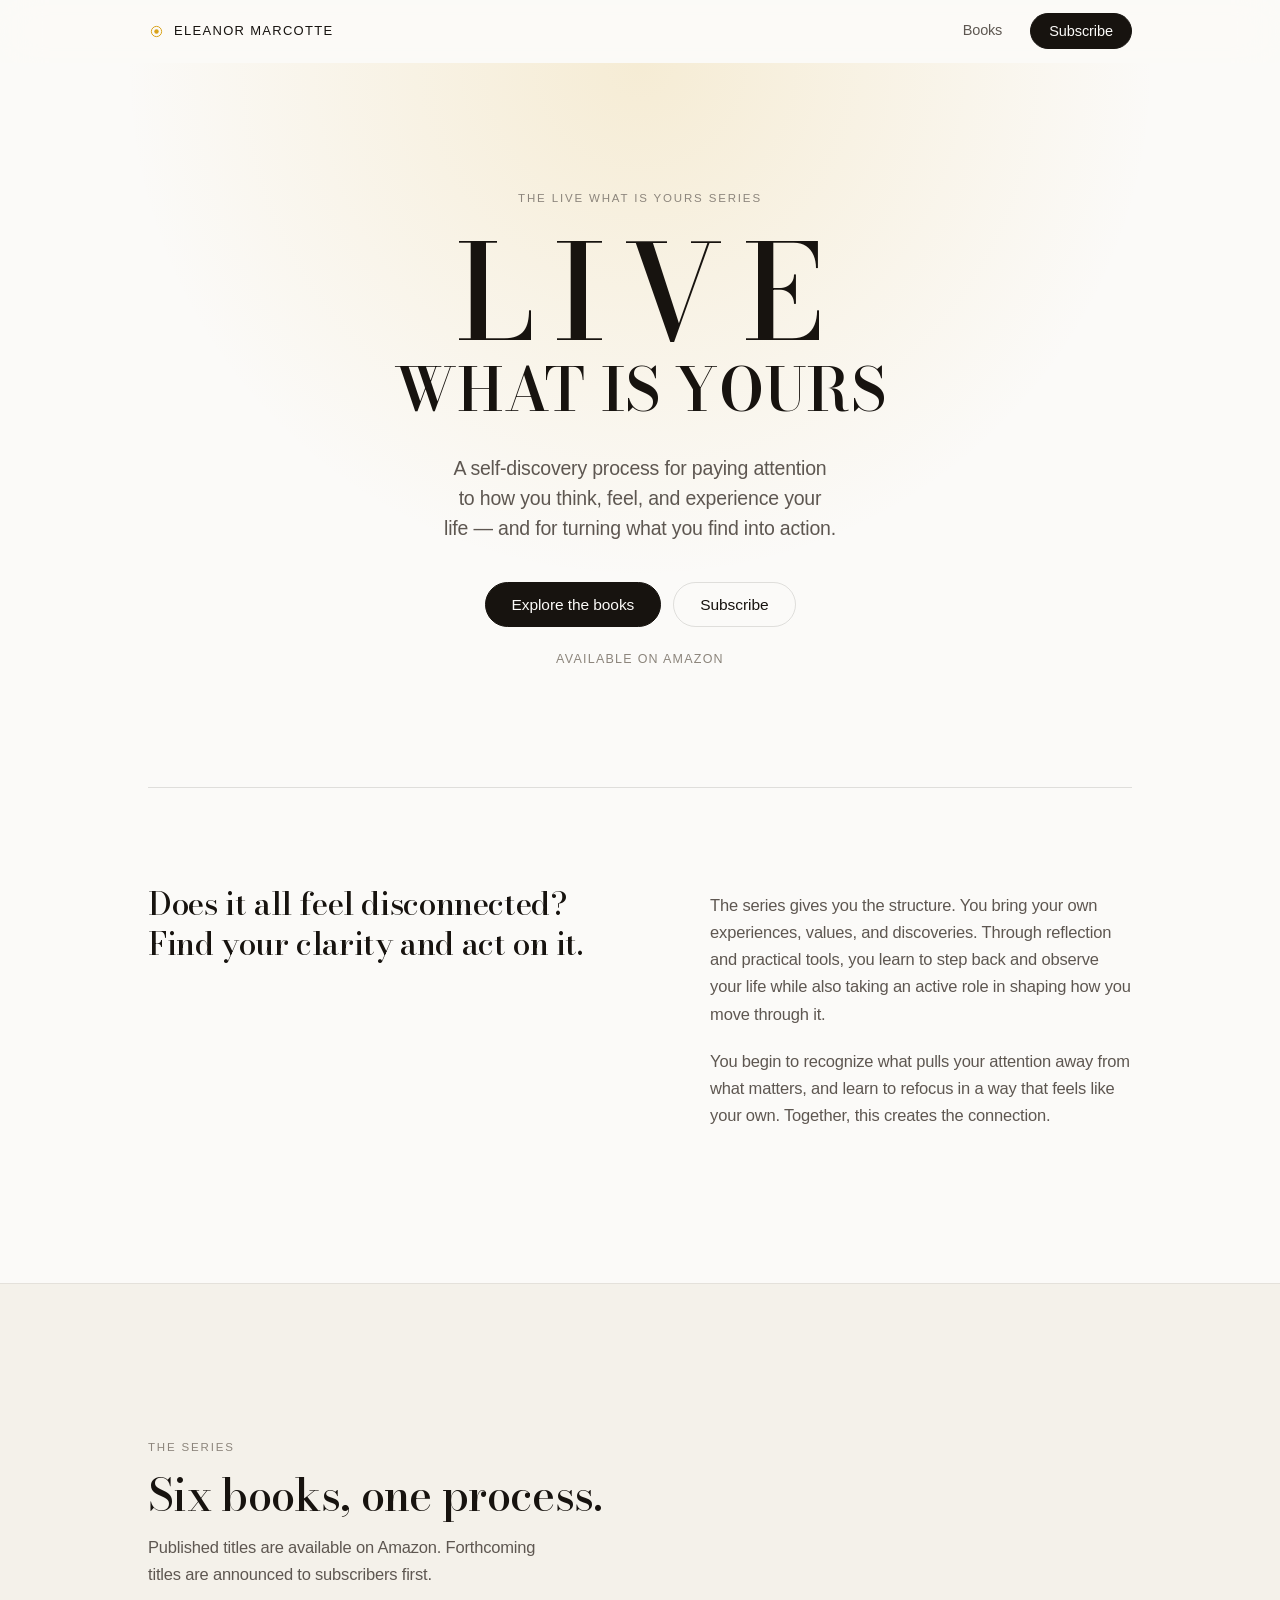
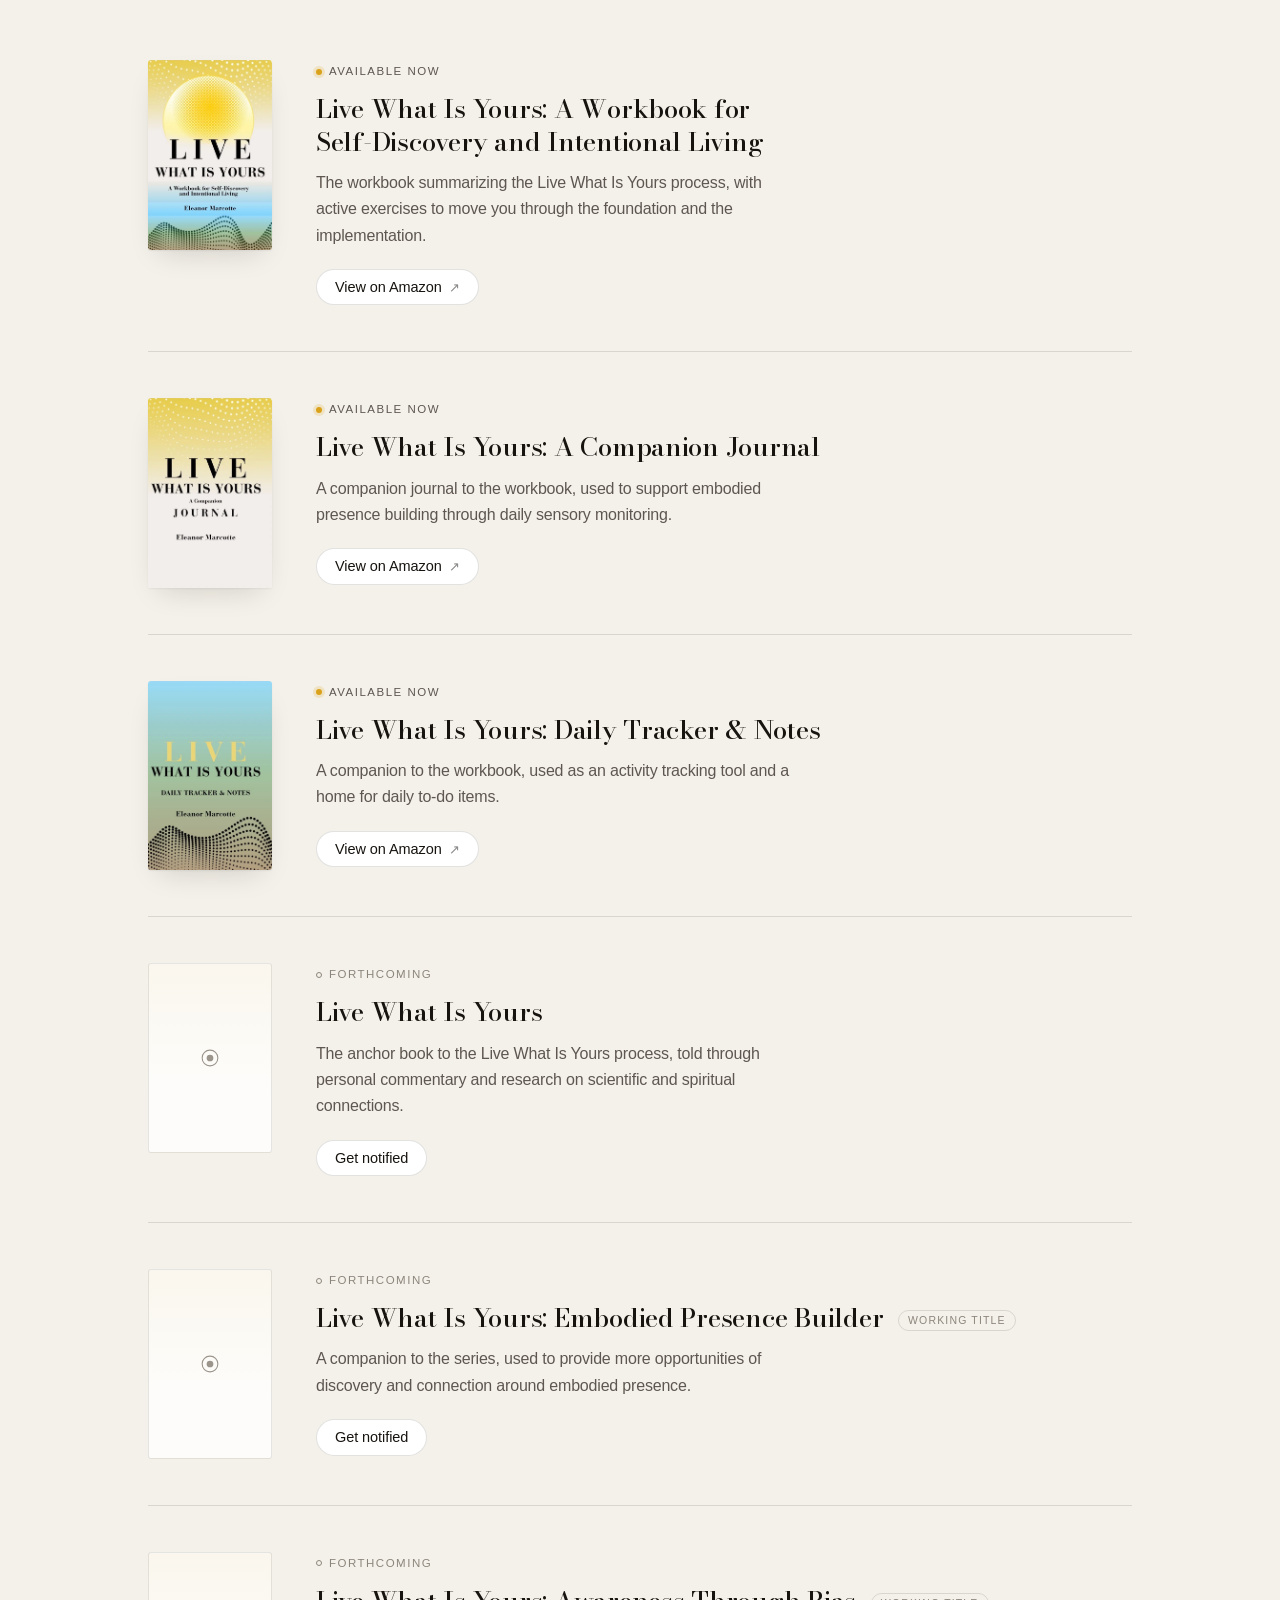
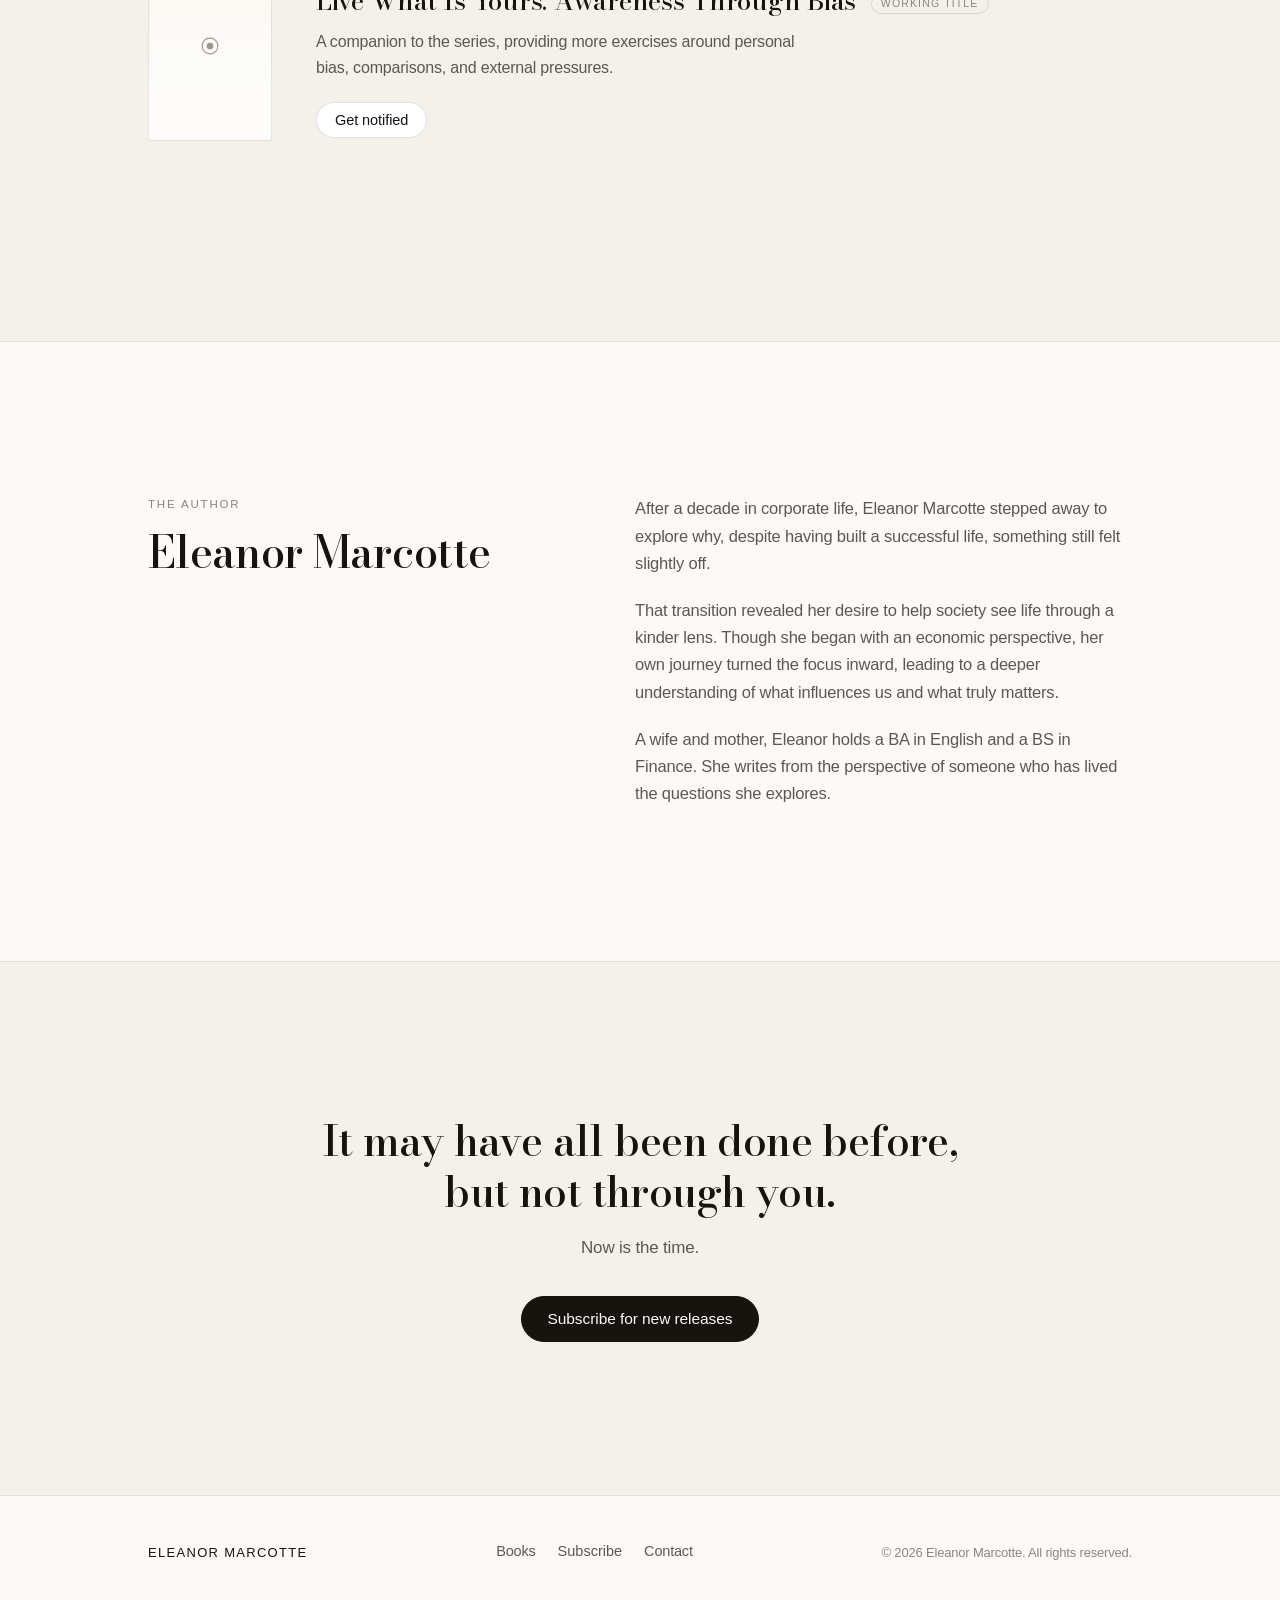
==== index.html @ 140129e3 "Add files via upload" ====
<!DOCTYPE html>
<html lang="en">
<head>
<script>document.documentElement.classList.add('js');</script>
<meta charset="utf-8">
<meta name="viewport" content="width=device-width, initial-scale=1, viewport-fit=cover">
<title>Eleanor Marcotte — Live What Is Yours</title>
<meta name="description" content="Eleanor Marcotte is the author of Live What Is Yours, a self-discovery series of workbooks, journals, and trackers for paying attention to how you think, feel, and experience your life.">
<link rel="canonical" href="https://example.com/">

<meta property="og:type" content="website">
<meta property="og:title" content="Eleanor Marcotte — Live What Is Yours">
<meta property="og:description" content="A self-discovery series for paying attention to how you think, feel, and experience your life — and turning what you find into action.">
<meta property="og:image" content="assets/img/og.jpg">
<meta property="og:url" content="https://example.com/">
<meta name="twitter:card" content="summary_large_image">

<link rel="icon" href="assets/img/favicon.svg" type="image/svg+xml">
<link rel="apple-touch-icon" href="assets/img/apple-touch-icon.png">
<meta name="theme-color" content="#FBFAF8" media="(prefers-color-scheme: light)">
<meta name="theme-color" content="#131211" media="(prefers-color-scheme: dark)">

<link rel="preload" href="assets/fonts/bodoni-moda-latin.woff2" as="font" type="font/woff2" crossorigin>
<link rel="stylesheet" href="assets/css/styles.css">

<script type="application/ld+json">
{
  "@context": "https://schema.org",
  "@type": "Person",
  "name": "Eleanor Marcotte",
  "jobTitle": "Author",
  "description": "Author of the Live What Is Yours series.",
  "url": "https://example.com/"
}
</script>
</head>
<body>

<a class="skip" href="#main">Skip to content</a>

<header class="site-header" id="siteHeader">
  <div class="wrap header-inner">
    <a class="brand" href="#top">
      <span class="brand-mark" aria-hidden="true">
        <svg viewBox="0 0 24 24" fill="none"><circle cx="12" cy="12" r="7.25" stroke="currentColor" stroke-width="1.4"/><circle cx="12" cy="12" r="3.1" fill="currentColor"/></svg>
      </span>
      <span class="brand-name">Eleanor Marcotte</span>
    </a>
    <nav class="header-nav" aria-label="Primary">
      <a class="nav-link" href="#books">Books</a>
      <button class="btn btn-sm btn-solid" type="button" data-subscribe-open>Subscribe</button>
    </nav>
  </div>
</header>

<main id="main">
  <span id="top"></span>

  <!-- ───────────────────────── Hero ───────────────────────── -->
  <section class="hero">
    <div class="wrap">
      <p class="eyebrow reveal">The Live What Is Yours Series</p>

      <h1 class="wordmark reveal" style="--d:.06s">
        <span class="wordmark-1">Live</span>
        <span class="wordmark-2">What Is Yours</span>
      </h1>

      <p class="lede reveal" style="--d:.12s">
        A self-discovery process for paying attention to how you think, feel, and
        experience your life — and for turning what you find into action.
      </p>

      <div class="hero-actions reveal" style="--d:.18s">
        <a class="btn btn-solid" href="#books">Explore the books</a>
        <button class="btn btn-ghost" type="button" data-subscribe-open>Subscribe</button>
      </div>

      <p class="hero-note reveal" style="--d:.24s">Available on Amazon</p>
    </div>
  </section>

  <!-- ───────────────────────── Statement ───────────────────────── -->
  <section class="statement">
    <div class="wrap">
      <div class="rule reveal" aria-hidden="true"></div>
      <p class="statement-lead reveal" style="--d:.06s">
        Does it all feel disconnected?<br>Find your clarity and act on it.
      </p>
      <div class="statement-body reveal" style="--d:.12s">
        <p>
          The series gives you the structure. You bring your own experiences, values,
          and discoveries. Through reflection and practical tools, you learn to step
          back and observe your life while also taking an active role in shaping how
          you move through it.
        </p>
        <p>
          You begin to recognize what pulls your attention away from what matters, and
          learn to refocus in a way that feels like your own. Together, this creates
          the connection.
        </p>
      </div>
    </div>
  </section>

  <!-- ───────────────────────── Books ───────────────────────── -->
  <section class="books" id="books" aria-labelledby="booksTitle">
    <div class="wrap">
      <header class="section-head reveal">
        <p class="eyebrow">The Series</p>
        <h2 class="section-title" id="booksTitle">Six books, one process.</h2>
        <p class="section-sub">Published titles are available on Amazon. Forthcoming titles are announced to subscribers first.</p>
      </header>

      <ol class="book-list">

        <!-- 1 — Workbook (published) -->
        <li class="book reveal">
          <picture class="book-cover">
            <source srcset="assets/img/workbook.webp" type="image/webp">
            <img src="assets/img/workbook.jpg" width="519" height="793" loading="lazy" decoding="async"
                 alt="Cover of Live What Is Yours: A Workbook for Self-Discovery and Intentional Living by Eleanor Marcotte">
          </picture>
          <div class="book-body">
            <p class="status status--live"><span class="dot" aria-hidden="true"></span>Available now</p>
            <h3 class="book-title">Live What Is Yours: A&nbsp;Workbook for Self-Discovery and Intentional Living</h3>
            <p class="book-desc">The workbook summarizing the Live What Is Yours process, with active exercises to move you through the foundation and the implementation.</p>
            <div class="book-actions">
              <!-- AMAZON-LINK: replace with the workbook's Amazon URL -->
              <a class="btn btn-outline btn-sm" href="https://www.amazon.com/dp/REPLACE_WITH_ASIN" target="_blank" rel="noopener">
                View on Amazon <span class="ext" aria-hidden="true">↗</span>
              </a>
            </div>
          </div>
        </li>

        <!-- 2 — Companion Journal (published) -->
        <li class="book reveal">
          <picture class="book-cover">
            <source srcset="assets/img/journal.webp" type="image/webp">
            <img src="assets/img/journal.jpg" width="519" height="793" loading="lazy" decoding="async"
                 alt="Cover of Live What Is Yours: A Companion Journal by Eleanor Marcotte">
          </picture>
          <div class="book-body">
            <p class="status status--live"><span class="dot" aria-hidden="true"></span>Available now</p>
            <h3 class="book-title">Live What Is Yours: A&nbsp;Companion Journal</h3>
            <p class="book-desc">A companion journal to the workbook, used to support embodied presence building through daily sensory monitoring.</p>
            <div class="book-actions">
              <!-- AMAZON-LINK: replace with the journal's Amazon URL -->
              <a class="btn btn-outline btn-sm" href="https://www.amazon.com/dp/REPLACE_WITH_ASIN" target="_blank" rel="noopener">
                View on Amazon <span class="ext" aria-hidden="true">↗</span>
              </a>
            </div>
          </div>
        </li>

        <!-- 3 — Daily Tracker & Notes (published) -->
        <li class="book reveal">
          <picture class="book-cover">
            <source srcset="assets/img/tracker.webp" type="image/webp">
            <img src="assets/img/tracker.jpg" width="519" height="793" loading="lazy" decoding="async"
                 alt="Cover of Live What Is Yours: Daily Tracker &amp; Notes by Eleanor Marcotte">
          </picture>
          <div class="book-body">
            <p class="status status--live"><span class="dot" aria-hidden="true"></span>Available now</p>
            <h3 class="book-title">Live What Is Yours: Daily Tracker &amp; Notes</h3>
            <p class="book-desc">A companion to the workbook, used as an activity tracking tool and a home for daily to-do items.</p>
            <div class="book-actions">
              <!-- AMAZON-LINK: replace with the tracker's Amazon URL -->
              <a class="btn btn-outline btn-sm" href="https://www.amazon.com/dp/REPLACE_WITH_ASIN" target="_blank" rel="noopener">
                View on Amazon <span class="ext" aria-hidden="true">↗</span>
              </a>
            </div>
          </div>
        </li>

        <!-- 4 — Anchor book (forthcoming) -->
        <li class="book reveal">
          <div class="book-cover book-cover--placeholder" aria-hidden="true">
            <svg viewBox="0 0 24 24" fill="none"><circle cx="12" cy="12" r="7.25" stroke="currentColor" stroke-width="1"/><circle cx="12" cy="12" r="3.1" fill="currentColor"/></svg>
          </div>
          <div class="book-body">
            <p class="status status--soon"><span class="dot" aria-hidden="true"></span>Forthcoming</p>
            <h3 class="book-title">Live What Is Yours</h3>
            <p class="book-desc">The anchor book to the Live What Is Yours process, told through personal commentary and research on scientific and spiritual connections.</p>
            <div class="book-actions">
              <button class="btn btn-outline btn-sm" type="button" data-subscribe-open>Get notified</button>
            </div>
          </div>
        </li>

        <!-- 5 — Embodied Presence Builder (forthcoming) -->
        <li class="book reveal">
          <div class="book-cover book-cover--placeholder" aria-hidden="true">
            <svg viewBox="0 0 24 24" fill="none"><circle cx="12" cy="12" r="7.25" stroke="currentColor" stroke-width="1"/><circle cx="12" cy="12" r="3.1" fill="currentColor"/></svg>
          </div>
          <div class="book-body">
            <p class="status status--soon"><span class="dot" aria-hidden="true"></span>Forthcoming</p>
            <h3 class="book-title">Live What Is Yours: Embodied Presence Builder <span class="tag">Working title</span></h3>
            <p class="book-desc">A companion to the series, used to provide more opportunities of discovery and connection around embodied presence.</p>
            <div class="book-actions">
              <button class="btn btn-outline btn-sm" type="button" data-subscribe-open>Get notified</button>
            </div>
          </div>
        </li>

        <!-- 6 — Awareness Through Bias (forthcoming) -->
        <li class="book reveal">
          <div class="book-cover book-cover--placeholder" aria-hidden="true">
            <svg viewBox="0 0 24 24" fill="none"><circle cx="12" cy="12" r="7.25" stroke="currentColor" stroke-width="1"/><circle cx="12" cy="12" r="3.1" fill="currentColor"/></svg>
          </div>
          <div class="book-body">
            <p class="status status--soon"><span class="dot" aria-hidden="true"></span>Forthcoming</p>
            <h3 class="book-title">Live What Is Yours: Awareness Through Bias <span class="tag">Working title</span></h3>
            <p class="book-desc">A companion to the series, providing more exercises around personal bias, comparisons, and external pressures.</p>
            <div class="book-actions">
              <button class="btn btn-outline btn-sm" type="button" data-subscribe-open>Get notified</button>
            </div>
          </div>
        </li>

      </ol>
    </div>
  </section>

  <!-- ───────────────────────── About ───────────────────────── -->
  <section class="about" aria-labelledby="aboutTitle">
    <div class="wrap">
      <div class="about-grid">
        <div class="about-label reveal">
          <p class="eyebrow">The Author</p>
          <h2 class="section-title" id="aboutTitle">Eleanor Marcotte</h2>
        </div>
        <div class="about-body reveal" style="--d:.06s">
          <p>
            After a decade in corporate life, Eleanor Marcotte stepped away to explore why,
            despite having built a successful life, something still felt slightly off.
          </p>
          <p>
            That transition revealed her desire to help society see life through a kinder lens.
            Though she began with an economic perspective, her own journey turned the focus
            inward, leading to a deeper understanding of what influences us and what truly matters.
          </p>
          <p>
            A wife and mother, Eleanor holds a BA in English and a BS in Finance. She writes from
            the perspective of someone who has lived the questions she explores.
          </p>
        </div>
      </div>
    </div>
  </section>

  <!-- ───────────────────────── Closing CTA ───────────────────────── -->
  <section class="closing">
    <div class="wrap">
      <p class="closing-quote reveal">
        It may have all been done before,<br>but not through you.
      </p>
      <p class="closing-sub reveal" style="--d:.06s">Now is the time.</p>
      <div class="reveal" style="--d:.12s">
        <button class="btn btn-solid" type="button" data-subscribe-open>Subscribe for new releases</button>
      </div>
    </div>
  </section>
</main>

<footer class="site-footer">
  <div class="wrap footer-inner">
    <p class="footer-brand">Eleanor&nbsp;Marcotte</p>
    <nav class="footer-nav" aria-label="Footer">
      <a href="#books">Books</a>
      <button type="button" data-subscribe-open>Subscribe</button>
      <!-- CONTACT: replace with the real address, or delete this line -->
      <a href="mailto:hello@eleanormarcotte.com">Contact</a>
    </nav>
    <p class="footer-legal">© <span data-year>2026</span> Eleanor Marcotte. All rights reserved.</p>
  </div>
</footer>

<!-- ───────────────────────── Subscribe dialog ───────────────────────── -->
<dialog class="modal" id="subscribeModal" aria-labelledby="subTitle">
  <div class="modal-card">
    <button class="modal-close" type="button" data-subscribe-close aria-label="Close">
      <svg viewBox="0 0 24 24" fill="none" aria-hidden="true"><path d="M6 6l12 12M18 6L6 18" stroke="currentColor" stroke-width="1.5" stroke-linecap="round"/></svg>
    </button>

    <div class="modal-body" data-state="form">
      <span class="modal-mark" aria-hidden="true">
        <svg viewBox="0 0 24 24" fill="none"><circle cx="12" cy="12" r="7.25" stroke="currentColor" stroke-width="1.2"/><circle cx="12" cy="12" r="3.1" fill="currentColor"/></svg>
      </span>
      <h2 class="modal-title" id="subTitle">Stay close to the work.</h2>
      <p class="modal-text">Occasional notes on new releases. Nothing else.</p>

      <form class="sub-form" id="subForm" novalidate>
        <label class="sr-only" for="subEmail">Email address</label>
        <input class="field" id="subEmail" name="email" type="email" inputmode="email"
               autocomplete="email" placeholder="you@example.com" required>
        <!-- honeypot -->
        <input class="hp" type="text" name="_gotcha" tabindex="-1" autocomplete="off" aria-hidden="true">
        <button class="btn btn-solid btn-block" type="submit" id="subSubmit">Subscribe</button>
        <p class="form-msg" id="subMsg" role="status" aria-live="polite"></p>
      </form>

      <p class="modal-fine">Unsubscribe anytime. Your address is never shared.</p>
    </div>

    <div class="modal-done" data-state="done" hidden>
      <span class="modal-mark modal-mark--done" aria-hidden="true">
        <svg viewBox="0 0 24 24" fill="none"><path d="M5 12.5l4.5 4.5L19 7.5" stroke="currentColor" stroke-width="1.6" stroke-linecap="round" stroke-linejoin="round"/></svg>
      </span>
      <h2 class="modal-title">You're on the list.</h2>
      <p class="modal-text">Thank you. You'll hear from Eleanor when there's something worth saying.</p>
      <button class="btn btn-ghost btn-block" type="button" data-subscribe-close>Close</button>
    </div>
  </div>
</dialog>

<script src="assets/js/main.js" defer></script>
</body>
</html>
---- assets/css/styles.css ----
/* ==========================================================================
   Eleanor Marcotte — Live What Is Yours
   ========================================================================== */

/* Bodoni Moda (variable, opsz 6–96 / wght 400–900) — self-hosted.
   Source: Google Fonts, SIL Open Font License 1.1. */
@font-face{
  font-family:"Bodoni Moda";
  font-style:normal;
  font-weight:400 600;
  font-display:swap;
  src:url("../fonts/bodoni-moda-latin.woff2") format("woff2");
  unicode-range:U+0000-00FF,U+0131,U+0152-0153,U+02BB-02BC,U+02C6,U+02DA,U+02DC,
                U+0304,U+0308,U+0329,U+2000-206F,U+20AC,U+2122,U+2191,U+2193,
                U+2212,U+2215,U+FEFF,U+FFFD;
}
@font-face{
  font-family:"Bodoni Moda";
  font-style:normal;
  font-weight:400 600;
  font-display:swap;
  src:url("../fonts/bodoni-moda-latin-ext.woff2") format("woff2");
  unicode-range:U+0100-02BA,U+02BD-02C5,U+02C7-02CC,U+02CE-02D7,U+02DD-02FF,
                U+0304,U+0308,U+0329,U+1D00-1DBF,U+1E00-1E9F,U+1EF2-1EFF,U+2020,
                U+20A0-20AB,U+20AD-20C0,U+2113,U+2C60-2C7F,U+A720-A7FF;
}

:root{
  --paper:      #FBFAF8;
  --paper-2:    #F4F1EA;
  --surface:    #FFFFFF;
  --ink:        #17130F;
  --ink-2:      #5E5751;
  --ink-3:      #8C857C;
  --line:       rgba(23,19,15,.12);
  --line-soft:  rgba(23,19,15,.07);
  --sun:        #D9A21A;
  --sun-soft:   #F2DFA6;
  --shadow:     0 1px 2px rgba(23,19,15,.05), 0 12px 28px -12px rgba(23,19,15,.18);
  --shadow-lg:  0 1px 2px rgba(23,19,15,.06), 0 28px 60px -20px rgba(23,19,15,.30);

  --serif: "Bodoni Moda", "Didot", "Bodoni MT", "Playfair Display", Georgia, serif;
  --sans: -apple-system, BlinkMacSystemFont, "SF Pro Text", "Segoe UI", Inter,
          Roboto, "Helvetica Neue", Arial, sans-serif;

  --wrap: 1080px;
  --gut: clamp(22px, 5vw, 48px);
  --sec: clamp(84px, 12vw, 164px);
  --ease: cubic-bezier(.22,.61,.36,1);

  color-scheme: light;
}

@media (prefers-color-scheme: dark){
  :root{
    --paper:     #131211;
    --paper-2:   #1A1817;
    --surface:   #1C1A18;
    --ink:       #F3EFE9;
    --ink-2:     #ADA69D;
    --ink-3:     #837B72;
    --line:      rgba(243,239,233,.14);
    --line-soft: rgba(243,239,233,.08);
    --sun:       #EAC15C;
    --sun-soft:  #4A3E22;
    --shadow:    0 1px 2px rgba(0,0,0,.5), 0 12px 28px -12px rgba(0,0,0,.7);
    --shadow-lg: 0 1px 2px rgba(0,0,0,.5), 0 28px 60px -20px rgba(0,0,0,.8);
    color-scheme: dark;
  }
}

/* ── Base ────────────────────────────────────────────────────────────── */

*,*::before,*::after{ box-sizing:border-box; }

html{
  -webkit-text-size-adjust:100%;
  scroll-behavior:smooth;
}

:target,
section[id]{ scroll-margin-top:86px; }

body{
  margin:0;
  background:var(--paper);
  color:var(--ink);
  font-family:var(--sans);
  font-size:17px;
  line-height:1.65;
  letter-spacing:-.011em;
  -webkit-font-smoothing:antialiased;
  -moz-osx-font-smoothing:grayscale;
  text-rendering:optimizeLegibility;
}

h1,h2,h3{ margin:0; font-weight:500; }
p{ margin:0; }
img,svg{ display:block; max-width:100%; }
button{ font:inherit; color:inherit; }

::selection{ background:var(--sun-soft); color:var(--ink); }

a{ color:inherit; }

:where(a,button,input,[tabindex]):focus-visible{
  outline:2px solid var(--ink);
  outline-offset:3px;
  border-radius:6px;
}

.sr-only{
  position:absolute; width:1px; height:1px; padding:0; margin:-1px;
  overflow:hidden; clip:rect(0 0 0 0); white-space:nowrap; border:0;
}

.skip{
  position:absolute; left:-9999px; top:0; z-index:100;
  background:var(--ink); color:var(--paper);
  padding:12px 18px; border-radius:0 0 10px 0; text-decoration:none;
  font-size:14px;
}
.skip:focus{ left:0; }

.wrap{
  width:100%;
  max-width:var(--wrap);
  margin-inline:auto;
  padding-inline:var(--gut);
}

/* ── Shared type ─────────────────────────────────────────────────────── */

/* Bodoni Moda is a variable face. Left on `auto`, its optical-size axis makes
   hairlines vanish at display sizes; pinning opsz keeps the stems as solid as
   they are on the printed covers. */
.wordmark,
.section-title,
.statement-lead,
.book-title,
.closing-quote,
.modal-title{
  font-optical-sizing:none;
  font-variation-settings:"opsz" 16, "wght" 500;
}
.wordmark-1{ font-variation-settings:"opsz" 16, "wght" 500; }
.wordmark-2{ font-variation-settings:"opsz" 16, "wght" 600; }
.book-title{ font-variation-settings:"opsz" 15, "wght" 500; }

.eyebrow{
  font-size:11.5px;
  letter-spacing:.16em;
  text-transform:uppercase;
  color:var(--ink-3);
  font-weight:500;
}

.section-title{
  font-family:var(--serif);
  font-size:clamp(28px, 4.4vw, 44px);
  line-height:1.12;
  letter-spacing:-.015em;
  font-weight:500;
  margin-top:14px;
}

.section-sub{
  margin-top:14px;
  color:var(--ink-2);
  max-width:46ch;
  font-size:16.5px;
}

.rule{
  height:1px;
  background:var(--line);
  width:100%;
}

/* ── Buttons ─────────────────────────────────────────────────────────── */

.btn{
  --btn-pad: 14px 26px;
  display:inline-flex;
  align-items:center;
  justify-content:center;
  gap:.5em;
  padding:var(--btn-pad);
  border-radius:999px;
  border:1px solid transparent;
  font-size:15.5px;
  font-weight:500;
  letter-spacing:-.005em;
  line-height:1;
  text-decoration:none;
  cursor:pointer;
  white-space:nowrap;
  background:transparent;
  transition:background .22s var(--ease), color .22s var(--ease),
             border-color .22s var(--ease), transform .22s var(--ease),
             opacity .22s var(--ease);
}
.btn:active{ transform:scale(.978); }

.btn-sm{ --btn-pad: 10px 18px; font-size:14.5px; }
.btn-block{ width:100%; }

.btn-solid{
  background:var(--ink);
  color:var(--paper);
  border-color:var(--ink);
}
.btn-solid:hover{ opacity:.84; }

.btn-ghost{
  color:var(--ink);
  border-color:var(--line);
}
.btn-ghost:hover{ border-color:var(--ink); background:var(--line-soft); }

.btn-outline{
  color:var(--ink);
  border-color:var(--line);
  background:var(--surface);
}
.btn-outline:hover{ border-color:var(--ink); }

.ext{ font-size:.9em; opacity:.5; transition:transform .22s var(--ease); }
.btn-outline:hover .ext{ transform:translate(1px,-1px); opacity:.8; }

/* ── Header ──────────────────────────────────────────────────────────── */

.site-header{
  position:sticky;
  top:0;
  z-index:50;
  background:color-mix(in srgb, var(--paper) 78%, transparent);
  -webkit-backdrop-filter:saturate(180%) blur(20px);
  backdrop-filter:saturate(180%) blur(20px);
  border-bottom:1px solid transparent;
  transition:border-color .3s var(--ease), background .3s var(--ease);
}
.site-header.is-scrolled{ border-bottom-color:var(--line); }

.header-inner{
  height:62px;
  display:flex;
  align-items:center;
  justify-content:space-between;
  gap:18px;
}

.brand{
  display:inline-flex;
  align-items:center;
  gap:9px;
  text-decoration:none;
  color:var(--ink);
}
.brand-mark{ color:var(--sun); width:17px; height:17px; flex:none; }
.brand-mark svg{ width:100%; height:100%; }
.brand-name{
  font-size:13px;
  letter-spacing:.1em;
  text-transform:uppercase;
  font-weight:500;
  white-space:nowrap;
}

.header-nav{
  display:flex;
  align-items:center;
  gap:clamp(14px, 3vw, 28px);
}
.nav-link{
  font-size:14.5px;
  color:var(--ink-2);
  text-decoration:none;
  transition:color .2s var(--ease);
}
.nav-link:hover{ color:var(--ink); }

@media (max-width:479px){
  .header-inner{ height:58px; }
  .brand-name{ font-size:11.5px; letter-spacing:.07em; }
  .brand-mark{ width:15px; height:15px; }
  .header-nav{ gap:14px; }
  .nav-link{ font-size:13.5px; }
  .header-nav .btn-sm{ --btn-pad:9px 15px; font-size:13.5px; }
}

@media (max-width:359px){
  .header-nav .nav-link{ display:none; }   /* the hero CTA still reaches Books */
}

/* ── Hero ────────────────────────────────────────────────────────────── */

.hero{
  padding-block: clamp(72px, 14vh, 150px) clamp(72px, 13vh, 140px);
  text-align:center;
  position:relative;
  overflow:hidden;
}
.hero::before{
  content:"";
  position:absolute;
  top:-46vmax; left:50%;
  width:92vmax; height:92vmax;
  transform:translateX(-50%);
  background:radial-gradient(circle at 50% 50%,
             color-mix(in srgb, var(--sun) 16%, transparent) 0%,
             transparent 62%);
  pointer-events:none;
  z-index:-1;
}

.wordmark{
  margin-top:22px;
  font-family:var(--serif);
  font-weight:400;
  line-height:.94;
  color:var(--ink);
}
.wordmark-1,
.wordmark-2{ display:block; }

.wordmark-1{
  font-size:clamp(56px, 13.5vw, 132px);
  letter-spacing:.14em;
  text-indent:.14em;   /* balance the trailing tracking */
  text-transform:uppercase;
}
.wordmark-2{
  font-size:clamp(25px, 6.05vw, 59px);
  letter-spacing:.005em;
  text-transform:uppercase;
  font-weight:500;
  margin-top:.16em;
}

.lede{
  margin:34px auto 0;
  max-width:39ch;
  font-size:clamp(17px, 2vw, 19.5px);
  line-height:1.55;
  color:var(--ink-2);
  text-wrap:balance;
}

.hero-actions{
  margin-top:38px;
  display:flex;
  flex-wrap:wrap;
  gap:12px;
  justify-content:center;
}

.hero-note{
  margin-top:22px;
  font-size:12.5px;
  letter-spacing:.1em;
  text-transform:uppercase;
  color:var(--ink-3);
}

/* ── Statement ───────────────────────────────────────────────────────── */

.statement{ padding-block:0 var(--sec); }

.statement .rule{ margin-bottom:clamp(56px, 9vw, 96px); }

.statement-lead{
  font-family:var(--serif);
  font-size:clamp(24px, 3.1vw, 32px);
  line-height:1.26;
  letter-spacing:-.012em;
  max-width:26ch;
  text-wrap:balance;
}

.statement-body{
  margin-top:34px;
  display:grid;
  gap:20px;
  max-width:60ch;
  color:var(--ink-2);
  font-size:16.5px;
}

@media (min-width:820px){
  .statement .wrap{
    display:grid;
    grid-template-columns:1.12fr 1fr;
    column-gap:clamp(40px, 7vw, 96px);
    align-items:start;
  }
  .statement .rule{ grid-column:1 / -1; }
  .statement-body{ margin-top:8px; }
}

/* ── Books ───────────────────────────────────────────────────────────── */

.books{
  padding-block:var(--sec);
  background:var(--paper-2);
  border-block:1px solid var(--line-soft);
}

.section-head{ max-width:52ch; }

.book-list{
  list-style:none;
  margin:clamp(44px, 7vw, 72px) 0 0;
  padding:0;
}

.book{
  display:grid;
  grid-template-columns:124px minmax(0,1fr);
  column-gap:clamp(24px, 4vw, 44px);
  align-items:start;
  padding-block:clamp(30px, 4.6vw, 46px);
  border-top:1px solid var(--line);
}
.book:first-child{ border-top:0; padding-top:0; }

.book-cover{
  display:block;
  width:100%;
  aspect-ratio:519 / 793;
  border-radius:3px;
  overflow:hidden;
  background:var(--surface);
  box-shadow:var(--shadow);
  transition:transform .45s var(--ease), box-shadow .45s var(--ease);
}
.book-cover img{
  width:100%; height:100%;
  object-fit:cover;
}
.book:hover .book-cover:not(.book-cover--placeholder){
  transform:translateY(-4px);
  box-shadow:var(--shadow-lg);
}

.book-cover--placeholder{
  display:grid;
  place-items:center;
  background:
    linear-gradient(180deg,
      color-mix(in srgb, var(--sun) 7%, var(--surface)) 0%,
      var(--surface) 70%);
  border:1px solid var(--line);
  box-shadow:none;
  color:var(--ink-3);
  opacity:.85;
}
.book-cover--placeholder svg{ width:26px; height:26px; }

.book-body{ padding-top:2px; }

.status{
  display:flex;
  align-items:center;
  gap:7px;
  font-size:11.5px;
  letter-spacing:.13em;
  text-transform:uppercase;
  font-weight:500;
  color:var(--ink-3);
}
.status .dot{
  width:6px; height:6px;
  border-radius:50%;
  flex:none;
}
.status--live{ color:var(--ink-2); }
.status--live .dot{ background:var(--sun); box-shadow:0 0 0 3px color-mix(in srgb, var(--sun) 18%, transparent); }
.status--soon .dot{ border:1px solid currentColor; }

.book-title{
  margin-top:12px;
  font-family:var(--serif);
  font-size:clamp(20px, 2.5vw, 26px);
  line-height:1.24;
  letter-spacing:-.01em;
  font-weight:500;
  text-wrap:balance;
}

.tag{
  display:inline-block;
  vertical-align:.28em;
  margin-left:8px;
  font-family:var(--sans);
  font-size:10.5px;
  letter-spacing:.11em;
  text-transform:uppercase;
  font-weight:500;
  color:var(--ink-3);
  border:1px solid var(--line);
  border-radius:999px;
  padding:3px 9px;
  white-space:nowrap;
}

.book-desc{
  margin-top:12px;
  color:var(--ink-2);
  font-size:16px;
  max-width:54ch;
}

.book-actions{ margin-top:20px; }

@media (max-width:719px){
  .book{
    grid-template-columns:100px minmax(0,1fr);
    column-gap:22px;
  }
  .book-title{ font-size:19.5px; }
  .book-desc{ font-size:15.5px; }
}

/* Below this the two columns squeeze the title into a ribbon — stack instead. */
@media (max-width:559px){
  .book{ grid-template-columns:minmax(0,1fr); }
  .book-cover{ width:100px; margin-bottom:20px; }
  .book-title{ font-size:21px; }
  .tag{
    display:block;
    margin-left:0;
    margin-top:10px;
    width:max-content;
    vertical-align:baseline;
  }
}

/* ── About ───────────────────────────────────────────────────────────── */

.about{ padding-block:var(--sec); }

.about-grid{ display:grid; gap:34px; }

.about-body{
  display:grid;
  gap:20px;
  color:var(--ink-2);
  font-size:16.5px;
  max-width:58ch;
}

@media (min-width:820px){
  .about-grid{
    grid-template-columns:1fr 1.25fr;
    column-gap:clamp(40px, 7vw, 96px);
    align-items:start;
  }
  .about-label .section-title{ margin-top:14px; }
}

/* ── Closing ─────────────────────────────────────────────────────────── */

.closing{
  padding-block:var(--sec);
  text-align:center;
  border-top:1px solid var(--line-soft);
  background:var(--paper-2);
}

.closing-quote{
  font-family:var(--serif);
  font-size:clamp(26px, 4.2vw, 42px);
  line-height:1.22;
  letter-spacing:-.014em;
  text-wrap:balance;
}
.closing-sub{
  margin-top:16px;
  color:var(--ink-2);
  font-size:17px;
}
.closing .btn{ margin-top:34px; }

/* ── Footer ──────────────────────────────────────────────────────────── */

.site-footer{
  padding-block:44px 52px;
  border-top:1px solid var(--line);
}

.footer-inner{
  display:flex;
  flex-wrap:wrap;
  align-items:center;
  justify-content:space-between;
  gap:18px 28px;
}

.footer-brand{
  font-size:13px;
  letter-spacing:.1em;
  text-transform:uppercase;
  font-weight:500;
}

.footer-nav{
  display:flex;
  flex-wrap:wrap;
  gap:22px;
}
.footer-nav a,
.footer-nav button{
  font-size:14.5px;
  color:var(--ink-2);
  text-decoration:none;
  background:none;
  border:0;
  padding:0;
  cursor:pointer;
  transition:color .2s var(--ease);
}
.footer-nav a:hover,
.footer-nav button:hover{ color:var(--ink); }

.footer-legal{
  font-size:13px;
  color:var(--ink-3);
  width:100%;
  order:3;
}

@media (min-width:720px){
  .footer-legal{ width:auto; order:0; }
}

/* ── Modal ───────────────────────────────────────────────────────────── */

.modal{
  padding:0;
  border:0;
  background:transparent;
  max-width:min(440px, calc(100vw - 32px));
  width:100%;
  margin:auto;
  color:var(--ink);
  overflow:visible;
}
.modal::backdrop{
  background:rgba(23,19,15,.36);
  -webkit-backdrop-filter:blur(6px);
  backdrop-filter:blur(6px);
}
@media (prefers-color-scheme: dark){
  .modal::backdrop{ background:rgba(0,0,0,.6); }
}

.modal[open]{ animation:modalIn .34s var(--ease) both; }
.modal[open]::backdrop{ animation:fadeIn .34s var(--ease) both; }
.modal.is-closing{ animation:modalOut .2s var(--ease) both; }
.modal.is-closing::backdrop{ animation:fadeOut .2s var(--ease) both; }

@keyframes modalIn{ from{ opacity:0; transform:translateY(12px) scale(.975); } to{ opacity:1; transform:none; } }
@keyframes modalOut{ to{ opacity:0; transform:translateY(6px) scale(.985); } }
@keyframes fadeIn{ from{ opacity:0; } }
@keyframes fadeOut{ to{ opacity:0; } }

.modal-card{
  position:relative;
  background:var(--surface);
  border:1px solid var(--line-soft);
  border-radius:20px;
  padding:clamp(30px, 6vw, 40px) clamp(24px, 5vw, 36px) clamp(26px, 5vw, 32px);
  box-shadow:var(--shadow-lg);
  text-align:center;
}

.modal-close{
  position:absolute;
  top:12px; right:12px;
  width:34px; height:34px;
  display:grid; place-items:center;
  border:0;
  border-radius:50%;
  background:transparent;
  color:var(--ink-3);
  cursor:pointer;
  transition:background .2s var(--ease), color .2s var(--ease);
}
.modal-close svg{ width:17px; height:17px; }
.modal-close:hover{ background:var(--line-soft); color:var(--ink); }

.modal-mark{
  display:grid;
  place-items:center;
  width:40px; height:40px;
  margin:0 auto 18px;
  border-radius:50%;
  background:color-mix(in srgb, var(--sun) 16%, transparent);
  color:var(--sun);
}
.modal-mark svg{ width:21px; height:21px; }
.modal-mark--done{ color:var(--sun); }

.modal-title{
  font-family:var(--serif);
  font-size:clamp(23px, 5vw, 28px);
  line-height:1.18;
  letter-spacing:-.014em;
  font-weight:500;
}

.modal-text{
  margin-top:12px;
  color:var(--ink-2);
  font-size:15.5px;
  max-width:32ch;
  margin-inline:auto;
}

.sub-form{
  margin-top:24px;
  display:grid;
  gap:10px;
}

.field{
  width:100%;
  padding:14px 16px;
  font:inherit;
  font-size:16px;               /* avoids iOS zoom-on-focus */
  color:var(--ink);
  background:var(--paper);
  border:1px solid var(--line);
  border-radius:12px;
  text-align:center;
  transition:border-color .2s var(--ease), background .2s var(--ease);
}
.field::placeholder{ color:var(--ink-3); }
.field:focus{ outline:none; border-color:var(--ink); background:var(--surface); }
.field:focus-visible{ outline:none; }
.field[aria-invalid="true"]{ border-color:#C0392B; }

.hp{
  position:absolute !important;
  left:-9999px;
  width:1px; height:1px;
  opacity:0;
}

.form-msg{
  font-size:13.5px;
  color:var(--ink-3);
  min-height:1.2em;
  line-height:1.4;
}
.form-msg.is-error{ color:#C0392B; }
@media (prefers-color-scheme: dark){
  .form-msg.is-error{ color:#E8796B; }
}
.form-msg.is-setup{
  color:var(--ink-2);
  background:color-mix(in srgb, var(--sun) 14%, transparent);
  border-radius:10px;
  padding:9px 12px;
}

.modal-fine{
  margin-top:16px;
  font-size:12.5px;
  color:var(--ink-3);
}

.modal-done .btn{ margin-top:24px; }

.btn[aria-busy="true"]{ opacity:.6; pointer-events:none; }

/* ── Reveal on scroll ────────────────────────────────────────────────── */

.reveal{
  opacity:0;
  transform:translateY(14px);
  transition:opacity .7s var(--ease), transform .7s var(--ease);
  transition-delay:var(--d, 0s);
}
.reveal.is-in{ opacity:1; transform:none; }

.no-js .reveal,
html:not(.js) .reveal{ opacity:1; transform:none; }

@media (prefers-reduced-motion: reduce){
  html{ scroll-behavior:auto; }
  *,*::before,*::after{
    animation-duration:.01ms !important;
    animation-iteration-count:1 !important;
    transition-duration:.01ms !important;
  }
  .reveal{ opacity:1; transform:none; }
}

@media print{
  .site-header,.modal,.hero-actions,.book-actions,.closing .btn{ display:none !important; }
  body{ background:#fff; color:#000; }
}
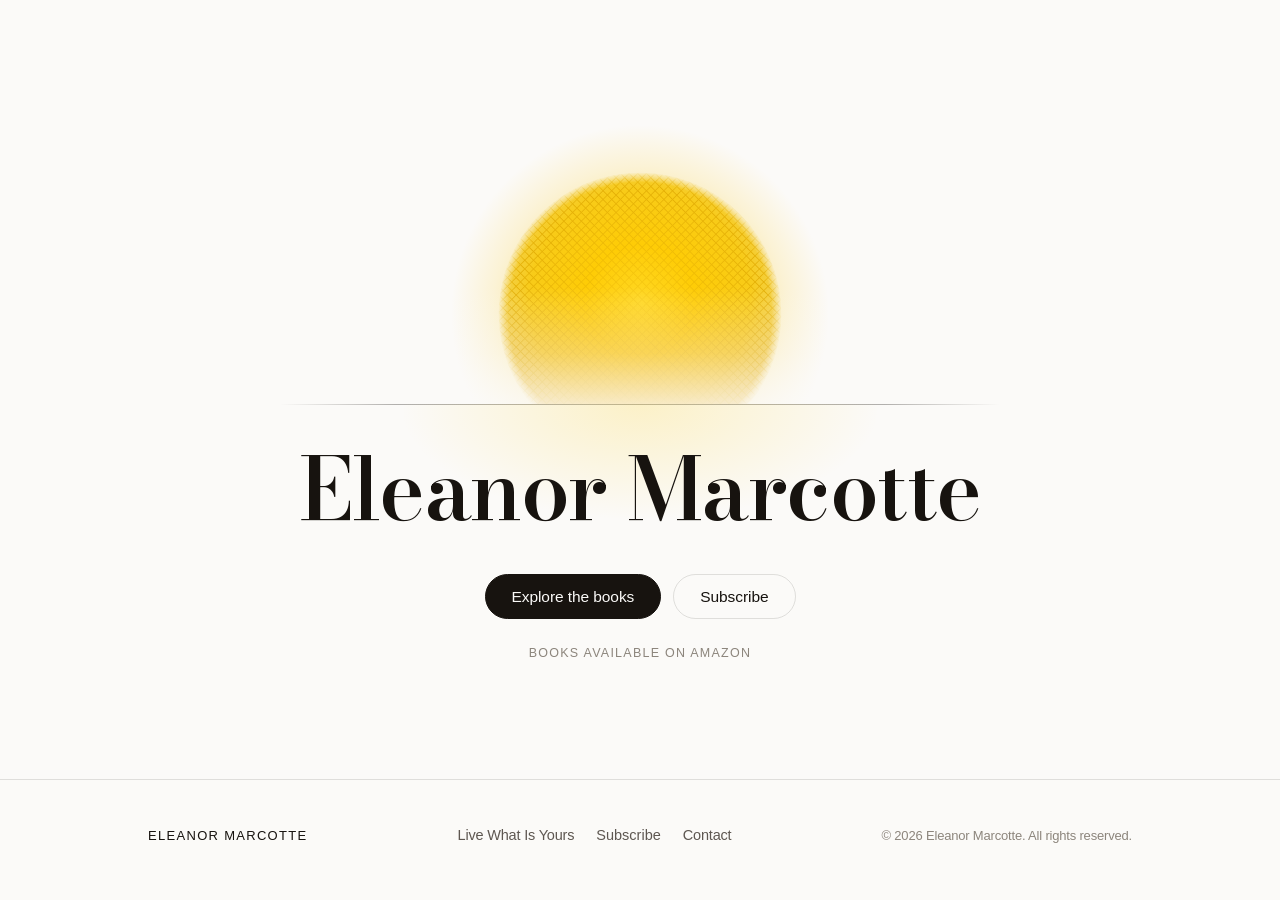
==== commit 742af744: "Add files via upload" ====
--- a/index.html
+++ b/index.html
@@ -4,13 +4,13 @@
 <script>document.documentElement.classList.add('js');</script>
 <meta charset="utf-8">
 <meta name="viewport" content="width=device-width, initial-scale=1, viewport-fit=cover">
-<title>Eleanor Marcotte — Live What Is Yours</title>
-<meta name="description" content="Eleanor Marcotte is the author of Live What Is Yours, a self-discovery series of workbooks, journals, and trackers for paying attention to how you think, feel, and experience your life.">
+<title>Eleanor Marcotte</title>
+<meta name="description" content="Eleanor Marcotte, author of the Live What Is Yours series. Books available on Amazon.">
 <link rel="canonical" href="https://example.com/">
 
 <meta property="og:type" content="website">
-<meta property="og:title" content="Eleanor Marcotte — Live What Is Yours">
-<meta property="og:description" content="A self-discovery series for paying attention to how you think, feel, and experience your life — and turning what you find into action.">
+<meta property="og:title" content="Eleanor Marcotte">
+<meta property="og:description" content="Author of the Live What Is Yours series. Books available on Amazon.">
 <meta property="og:image" content="assets/img/og.jpg">
 <meta property="og:url" content="https://example.com/">
 <meta name="twitter:card" content="summary_large_image">
@@ -34,241 +34,96 @@
 }
 </script>
 </head>
-<body>
+<body class="page-home">
 
 <a class="skip" href="#main">Skip to content</a>
 
-<header class="site-header" id="siteHeader">
-  <div class="wrap header-inner">
-    <a class="brand" href="#top">
-      <span class="brand-mark" aria-hidden="true">
-        <svg viewBox="0 0 24 24" fill="none"><circle cx="12" cy="12" r="7.25" stroke="currentColor" stroke-width="1.4"/><circle cx="12" cy="12" r="3.1" fill="currentColor"/></svg>
-      </span>
-      <span class="brand-name">Eleanor Marcotte</span>
-    </a>
-    <nav class="header-nav" aria-label="Primary">
-      <a class="nav-link" href="#books">Books</a>
-      <button class="btn btn-sm btn-solid" type="button" data-subscribe-open>Subscribe</button>
-    </nav>
-  </div>
-</header>
+<main id="main" class="home">
+  <div class="wrap home-inner">
 
-<main id="main">
-  <span id="top"></span>
+    <!-- The sun from the workbook cover: graded disc, crosshatch densifying
+         toward the rim, soft halo. Drawn rather than cropped so it stays
+         crisp at any size. -->
+    <div class="sunrise" aria-hidden="true">
+      <div class="sunrise-window">
+        <div class="sun">
+      <svg class="sun-svg" viewBox="0 0 400 400" focusable="false">
+        <defs>
+          <radialGradient id="sunHalo" cx="50%" cy="50%" r="50%">
+            <stop offset="58%"  stop-color="#FBC70F" stop-opacity=".34"/>
+            <stop offset="78%"  stop-color="#FBC70F" stop-opacity=".15"/>
+            <stop offset="100%" stop-color="#FBC70F" stop-opacity="0"/>
+          </radialGradient>
 
-  <!-- ───────────────────────── Hero ───────────────────────── -->
-  <section class="hero">
-    <div class="wrap">
-      <p class="eyebrow reveal">The Live What Is Yours Series</p>
+          <radialGradient id="sunDisc" cx="50%" cy="45%" r="54%">
+            <stop offset="0%"   stop-color="#FFD722"/>
+            <stop offset="36%"  stop-color="#FECC06"/>
+            <stop offset="72%"  stop-color="#F8CB18"/>
+            <stop offset="100%" stop-color="#EFD265"/>
+          </radialGradient>
 
-      <h1 class="wordmark reveal" style="--d:.06s">
-        <span class="wordmark-1">Live</span>
-        <span class="wordmark-2">What Is Yours</span>
-      </h1>
+          <!-- atmosphere deepening toward the horizon -->
+          <linearGradient id="sunDeepen" x1="0" y1="0" x2="0" y2="1">
+            <stop offset="46%"  stop-color="#DE8E00" stop-opacity="0"/>
+            <stop offset="78%"  stop-color="#DB8103" stop-opacity=".26"/>
+            <stop offset="100%" stop-color="#C96D04" stop-opacity=".58"/>
+          </linearGradient>
 
-      <p class="lede reveal" style="--d:.12s">
-        A self-discovery process for paying attention to how you think, feel, and
-        experience your life — and for turning what you find into action.
-      </p>
+          <pattern id="sunHatch" width="6.5" height="6.5"
+                   patternUnits="userSpaceOnUse" patternTransform="rotate(45)">
+            <path d="M0 0 V6.5 M0 0 H6.5" fill="none" stroke="#E3AE05" stroke-width="1.7"/>
+          </pattern>
 
-      <div class="hero-actions reveal" style="--d:.18s">
-        <a class="btn btn-solid" href="#books">Explore the books</a>
-        <button class="btn btn-ghost" type="button" data-subscribe-open>Subscribe</button>
-      </div>
+          <radialGradient id="hatchFade" cx="50%" cy="50%" r="50%">
+            <stop offset="0%"   stop-color="#fff" stop-opacity=".16"/>
+            <stop offset="52%"  stop-color="#fff" stop-opacity=".52"/>
+            <stop offset="90%"  stop-color="#fff" stop-opacity=".95"/>
+            <stop offset="100%" stop-color="#fff" stop-opacity="0"/>
+          </radialGradient>
+          <mask id="hatchMask">
+            <circle cx="200" cy="200" r="150" fill="url(#hatchFade)"/>
+          </mask>
 
-      <p class="hero-note reveal" style="--d:.24s">Available on Amazon</p>
-    </div>
-  </section>
+          <radialGradient id="discFade" cx="50%" cy="50%" r="50%">
+            <stop offset="0%"   stop-color="#fff" stop-opacity="1"/>
+            <stop offset="93%"  stop-color="#fff" stop-opacity="1"/>
+            <stop offset="100%" stop-color="#fff" stop-opacity="0"/>
+          </radialGradient>
+          <mask id="discMask">
+            <circle cx="200" cy="200" r="150" fill="url(#discFade)"/>
+          </mask>
+        </defs>
 
-  <!-- ───────────────────────── Statement ───────────────────────── -->
-  <section class="statement">
-    <div class="wrap">
-      <div class="rule reveal" aria-hidden="true"></div>
-      <p class="statement-lead reveal" style="--d:.06s">
-        Does it all feel disconnected?<br>Find your clarity and act on it.
-      </p>
-      <div class="statement-body reveal" style="--d:.12s">
-        <p>
-          The series gives you the structure. You bring your own experiences, values,
-          and discoveries. Through reflection and practical tools, you learn to step
-          back and observe your life while also taking an active role in shaping how
-          you move through it.
-        </p>
-        <p>
-          You begin to recognize what pulls your attention away from what matters, and
-          learn to refocus in a way that feels like your own. Together, this creates
-          the connection.
-        </p>
-      </div>
-    </div>
-  </section>
-
-  <!-- ───────────────────────── Books ───────────────────────── -->
-  <section class="books" id="books" aria-labelledby="booksTitle">
-    <div class="wrap">
-      <header class="section-head reveal">
-        <p class="eyebrow">The Series</p>
-        <h2 class="section-title" id="booksTitle">Six books, one process.</h2>
-        <p class="section-sub">Published titles are available on Amazon. Forthcoming titles are announced to subscribers first.</p>
-      </header>
-
-      <ol class="book-list">
-
-        <!-- 1 — Workbook (published) -->
-        <li class="book reveal">
-          <picture class="book-cover">
-            <source srcset="assets/img/workbook.webp" type="image/webp">
-            <img src="assets/img/workbook.jpg" width="519" height="793" loading="lazy" decoding="async"
-                 alt="Cover of Live What Is Yours: A Workbook for Self-Discovery and Intentional Living by Eleanor Marcotte">
-          </picture>
-          <div class="book-body">
-            <p class="status status--live"><span class="dot" aria-hidden="true"></span>Available now</p>
-            <h3 class="book-title">Live What Is Yours: A&nbsp;Workbook for Self-Discovery and Intentional Living</h3>
-            <p class="book-desc">The workbook summarizing the Live What Is Yours process, with active exercises to move you through the foundation and the implementation.</p>
-            <div class="book-actions">
-              <!-- AMAZON-LINK: replace with the workbook's Amazon URL -->
-              <a class="btn btn-outline btn-sm" href="https://www.amazon.com/dp/REPLACE_WITH_ASIN" target="_blank" rel="noopener">
-                View on Amazon <span class="ext" aria-hidden="true">↗</span>
-              </a>
-            </div>
-          </div>
-        </li>
-
-        <!-- 2 — Companion Journal (published) -->
-        <li class="book reveal">
-          <picture class="book-cover">
-            <source srcset="assets/img/journal.webp" type="image/webp">
-            <img src="assets/img/journal.jpg" width="519" height="793" loading="lazy" decoding="async"
-                 alt="Cover of Live What Is Yours: A Companion Journal by Eleanor Marcotte">
-          </picture>
-          <div class="book-body">
-            <p class="status status--live"><span class="dot" aria-hidden="true"></span>Available now</p>
-            <h3 class="book-title">Live What Is Yours: A&nbsp;Companion Journal</h3>
-            <p class="book-desc">A companion journal to the workbook, used to support embodied presence building through daily sensory monitoring.</p>
-            <div class="book-actions">
-              <!-- AMAZON-LINK: replace with the journal's Amazon URL -->
-              <a class="btn btn-outline btn-sm" href="https://www.amazon.com/dp/REPLACE_WITH_ASIN" target="_blank" rel="noopener">
-                View on Amazon <span class="ext" aria-hidden="true">↗</span>
-              </a>
-            </div>
-          </div>
-        </li>
-
-        <!-- 3 — Daily Tracker & Notes (published) -->
-        <li class="book reveal">
-          <picture class="book-cover">
-            <source srcset="assets/img/tracker.webp" type="image/webp">
-            <img src="assets/img/tracker.jpg" width="519" height="793" loading="lazy" decoding="async"
-                 alt="Cover of Live What Is Yours: Daily Tracker &amp; Notes by Eleanor Marcotte">
-          </picture>
-          <div class="book-body">
-            <p class="status status--live"><span class="dot" aria-hidden="true"></span>Available now</p>
-            <h3 class="book-title">Live What Is Yours: Daily Tracker &amp; Notes</h3>
-            <p class="book-desc">A companion to the workbook, used as an activity tracking tool and a home for daily to-do items.</p>
-            <div class="book-actions">
-              <!-- AMAZON-LINK: replace with the tracker's Amazon URL -->
-              <a class="btn btn-outline btn-sm" href="https://www.amazon.com/dp/REPLACE_WITH_ASIN" target="_blank" rel="noopener">
-                View on Amazon <span class="ext" aria-hidden="true">↗</span>
-              </a>
-            </div>
-          </div>
-        </li>
-
-        <!-- 4 — Anchor book (forthcoming) -->
-        <li class="book reveal">
-          <div class="book-cover book-cover--placeholder" aria-hidden="true">
-            <svg viewBox="0 0 24 24" fill="none"><circle cx="12" cy="12" r="7.25" stroke="currentColor" stroke-width="1"/><circle cx="12" cy="12" r="3.1" fill="currentColor"/></svg>
-          </div>
-          <div class="book-body">
-            <p class="status status--soon"><span class="dot" aria-hidden="true"></span>Forthcoming</p>
-            <h3 class="book-title">Live What Is Yours</h3>
-            <p class="book-desc">The anchor book to the Live What Is Yours process, told through personal commentary and research on scientific and spiritual connections.</p>
-            <div class="book-actions">
-              <button class="btn btn-outline btn-sm" type="button" data-subscribe-open>Get notified</button>
-            </div>
-          </div>
-        </li>
-
-        <!-- 5 — Embodied Presence Builder (forthcoming) -->
-        <li class="book reveal">
-          <div class="book-cover book-cover--placeholder" aria-hidden="true">
-            <svg viewBox="0 0 24 24" fill="none"><circle cx="12" cy="12" r="7.25" stroke="currentColor" stroke-width="1"/><circle cx="12" cy="12" r="3.1" fill="currentColor"/></svg>
-          </div>
-          <div class="book-body">
-            <p class="status status--soon"><span class="dot" aria-hidden="true"></span>Forthcoming</p>
-            <h3 class="book-title">Live What Is Yours: Embodied Presence Builder <span class="tag">Working title</span></h3>
-            <p class="book-desc">A companion to the series, used to provide more opportunities of discovery and connection around embodied presence.</p>
-            <div class="book-actions">
-              <button class="btn btn-outline btn-sm" type="button" data-subscribe-open>Get notified</button>
-            </div>
-          </div>
-        </li>
-
-        <!-- 6 — Awareness Through Bias (forthcoming) -->
-        <li class="book reveal">
-          <div class="book-cover book-cover--placeholder" aria-hidden="true">
-            <svg viewBox="0 0 24 24" fill="none"><circle cx="12" cy="12" r="7.25" stroke="currentColor" stroke-width="1"/><circle cx="12" cy="12" r="3.1" fill="currentColor"/></svg>
-          </div>
-          <div class="book-body">
-            <p class="status status--soon"><span class="dot" aria-hidden="true"></span>Forthcoming</p>
-            <h3 class="book-title">Live What Is Yours: Awareness Through Bias <span class="tag">Working title</span></h3>
-            <p class="book-desc">A companion to the series, providing more exercises around personal bias, comparisons, and external pressures.</p>
-            <div class="book-actions">
-              <button class="btn btn-outline btn-sm" type="button" data-subscribe-open>Get notified</button>
-            </div>
-          </div>
-        </li>
-
-      </ol>
-    </div>
-  </section>
-
-  <!-- ───────────────────────── About ───────────────────────── -->
-  <section class="about" aria-labelledby="aboutTitle">
-    <div class="wrap">
-      <div class="about-grid">
-        <div class="about-label reveal">
-          <p class="eyebrow">The Author</p>
-          <h2 class="section-title" id="aboutTitle">Eleanor Marcotte</h2>
-        </div>
-        <div class="about-body reveal" style="--d:.06s">
-          <p>
-            After a decade in corporate life, Eleanor Marcotte stepped away to explore why,
-            despite having built a successful life, something still felt slightly off.
-          </p>
-          <p>
-            That transition revealed her desire to help society see life through a kinder lens.
-            Though she began with an economic perspective, her own journey turned the focus
-            inward, leading to a deeper understanding of what influences us and what truly matters.
-          </p>
-          <p>
-            A wife and mother, Eleanor holds a BA in English and a BS in Finance. She writes from
-            the perspective of someone who has lived the questions she explores.
-          </p>
+        <circle class="sun-halo" cx="200" cy="200" r="200" fill="url(#sunHalo)"/>
+        <g mask="url(#discMask)">
+          <circle cx="200" cy="200" r="150" fill="url(#sunDisc)"/>
+          <circle cx="200" cy="200" r="150" fill="url(#sunDeepen)"/>
+        </g>
+        <g mask="url(#hatchMask)">
+          <rect x="40" y="40" width="320" height="320" fill="url(#sunHatch)"/>
+        </g>
+      </svg>
         </div>
       </div>
+      <div class="horizon"></div>
     </div>
-  </section>
 
-  <!-- ───────────────────────── Closing CTA ───────────────────────── -->
-  <section class="closing">
-    <div class="wrap">
-      <p class="closing-quote reveal">
-        It may have all been done before,<br>but not through you.
-      </p>
-      <p class="closing-sub reveal" style="--d:.06s">Now is the time.</p>
-      <div class="reveal" style="--d:.12s">
-        <button class="btn btn-solid" type="button" data-subscribe-open>Subscribe for new releases</button>
-      </div>
+    <h1 class="home-name rise" style="--d:.74s">Eleanor Marcotte</h1>
+
+    <div class="home-actions rise" style="--d:.88s">
+      <a class="btn btn-solid" href="books.html">Explore the books</a>
+      <button class="btn btn-ghost" type="button" data-subscribe-open>Subscribe</button>
     </div>
-  </section>
+
+    <p class="home-note rise" style="--d:1s">Books available on Amazon</p>
+  </div>
 </main>
 
-<footer class="site-footer">
+<footer class="site-footer site-footer--home">
   <div class="wrap footer-inner">
     <p class="footer-brand">Eleanor&nbsp;Marcotte</p>
     <nav class="footer-nav" aria-label="Footer">
-      <a href="#books">Books</a>
+      <a href="books.html">Live What Is Yours</a>
       <button type="button" data-subscribe-open>Subscribe</button>
       <!-- CONTACT: replace with the real address, or delete this line -->
       <a href="mailto:hello@eleanormarcotte.com">Contact</a>
--- a/assets/css/styles.css
+++ b/assets/css/styles.css
@@ -34,8 +34,10 @@
   --ink-3:      #8C857C;
   --line:       rgba(23,19,15,.12);
   --line-soft:  rgba(23,19,15,.07);
-  --sun:        #D9A21A;
+  --sun:        #D9A21A;   /* UI accent — darkened for contrast on cream */
+  --sun-core:   #FECC06;   /* the bright yellow at the centre of the cover's sun */
   --sun-soft:   #F2DFA6;
+  --horizon:    rgba(23,19,15,.32);
   --shadow:     0 1px 2px rgba(23,19,15,.05), 0 12px 28px -12px rgba(23,19,15,.18);
   --shadow-lg:  0 1px 2px rgba(23,19,15,.06), 0 28px 60px -20px rgba(23,19,15,.30);
 
@@ -62,7 +64,9 @@
     --line:      rgba(243,239,233,.14);
     --line-soft: rgba(243,239,233,.08);
     --sun:       #EAC15C;
+    --sun-core:  #FECC06;
     --sun-soft:  #4A3E22;
+    --horizon:   rgba(243,239,233,.30);
     --shadow:    0 1px 2px rgba(0,0,0,.5), 0 12px 28px -12px rgba(0,0,0,.7);
     --shadow-lg: 0 1px 2px rgba(0,0,0,.5), 0 28px 60px -20px rgba(0,0,0,.8);
     color-scheme: dark;
@@ -135,6 +139,7 @@
    hairlines vanish at display sizes; pinning opsz keeps the stems as solid as
    they are on the printed covers. */
 .wordmark,
+.home-name,
 .section-title,
 .statement-lead,
 .book-title,
@@ -143,6 +148,7 @@
   font-optical-sizing:none;
   font-variation-settings:"opsz" 16, "wght" 500;
 }
+.home-name{ font-variation-settings:"opsz" 16, "wght" 600; }
 .wordmark-1{ font-variation-settings:"opsz" 16, "wght" 500; }
 .wordmark-2{ font-variation-settings:"opsz" 16, "wght" 600; }
 .book-title{ font-variation-settings:"opsz" 15, "wght" 500; }
@@ -163,6 +169,7 @@
   font-weight:500;
   margin-top:14px;
 }
+.section-title:first-child{ margin-top:0; }
 
 .section-sub{
   margin-top:14px;
@@ -293,23 +300,153 @@
   .header-nav .nav-link{ display:none; }   /* the hero CTA still reaches Books */
 }
 
-/* ── Hero ────────────────────────────────────────────────────────────── */
-
-.hero{
-  padding-block: clamp(72px, 14vh, 150px) clamp(72px, 13vh, 140px);
+/* ── Home ────────────────────────────────────────────────────────────── */
+
+.page-home,
+html:has(.home) body{
+  min-height:100svh;
+  display:flex;
+  flex-direction:column;
+}
+.home{
+  flex:1;
+  display:grid;
+  place-items:center;
+  padding-block: clamp(48px, 9vh, 104px) clamp(44px, 8vh, 92px);
+  text-align:center;
+}
+
+.home-inner{
+  /* the sun is capped by viewport height so the whole page holds on a laptop */
+  --sun-size: min(clamp(230px, 40vw, 400px), 42vh);
+  display:flex;
+  flex-direction:column;
+  align-items:center;
+}
+
+/* The sun rises from behind a horizon line. The line is the land: it clips the
+   disc, so the sun never reaches the name below it. */
+.sunrise{
+  width:min(720px, 100%);
+  display:flex;
+  flex-direction:column;
+  align-items:center;
+}
+
+.sunrise-window{
+  position:relative;
+  width:100%;
+  height:calc(var(--sun-size) * .74);
+  overflow:hidden;
+  display:flex;
+  justify-content:center;
+}
+
+.sun{
+  width:var(--sun-size);
+  height:var(--sun-size);
+  flex:none;
+  animation:sunrise 1.85s cubic-bezier(.16,.7,.24,1) .16s both;
+}
+.sun-svg{ width:100%; height:100%; }
+
+/* Atmosphere: the disc thins into the ground as it nears the land. */
+.sunrise-window::after{
+  content:"";
+  position:absolute;
+  inset:0;                 /* full-height, so the overlay has no visible edge */
+  background:linear-gradient(to bottom,
+    transparent 58%,
+    color-mix(in srgb, var(--paper) 34%, transparent) 82%,
+    color-mix(in srgb, var(--paper) 78%, transparent) 100%);
+  pointer-events:none;
+}
+
+.horizon{
+  position:relative;
+  width:100%;
+  height:1px;
+  background:linear-gradient(to right,
+    transparent 0%,
+    var(--horizon) 16%,
+    var(--horizon) 84%,
+    transparent 100%);
+  animation:horizonIn 1s var(--ease) both;
+}
+
+/* Light spilling onto the land as the sun clears it. */
+.horizon::after{
+  content:"";
+  position:absolute;
+  left:50%; top:0;
+  width:calc(var(--sun-size) * 1.25);
+  height:calc(var(--sun-size) * .3);
+  transform:translateX(-50%);
+  background:radial-gradient(ellipse at 50% 0%,
+    color-mix(in srgb, var(--sun-core) 20%, transparent) 0%,
+    transparent 72%);
+  pointer-events:none;
+  animation:glowIn 1.5s var(--ease) .5s both;
+}
+
+@keyframes sunrise{
+  from{ transform:translateY(54%); opacity:0; }
+  30%{ opacity:1; }
+  to{ transform:translateY(0); opacity:1; }
+}
+@keyframes horizonIn{
+  from{ transform:scaleX(.24); opacity:0; }
+}
+@keyframes glowIn{
+  from{ opacity:0; }
+}
+
+@media (prefers-color-scheme: dark){
+  :root:not([data-theme="light"]) .sun-halo{ opacity:.55; }
+}
+
+.home-name{
+  margin-top:clamp(26px, 4.4vh, 46px);
+  font-family:var(--serif);
+  font-size:clamp(38px, 8.4vw, 86px);
+  line-height:1.02;
+  letter-spacing:-.018em;
+  text-wrap:balance;
+}
+
+.home-actions{
+  margin-top:clamp(30px, 4.6vh, 44px);
+  display:flex;
+  flex-wrap:wrap;
+  gap:12px;
+  justify-content:center;
+}
+
+.home-note{
+  margin-top:clamp(18px, 2.6vh, 24px);
+  font-size:12.5px;
+  letter-spacing:.1em;
+  text-transform:uppercase;
+  color:var(--ink-3);
+}
+
+/* ── Series masthead (books page) ────────────────────────────────────── */
+
+.series-head{
+  padding-block: clamp(56px, 10vh, 104px) clamp(52px, 9vh, 96px);
   text-align:center;
   position:relative;
   overflow:hidden;
 }
-.hero::before{
+.series-head::before{
   content:"";
   position:absolute;
-  top:-46vmax; left:50%;
-  width:92vmax; height:92vmax;
+  top:-44vmax; left:50%;
+  width:88vmax; height:88vmax;
   transform:translateX(-50%);
   background:radial-gradient(circle at 50% 50%,
-             color-mix(in srgb, var(--sun) 16%, transparent) 0%,
-             transparent 62%);
+             color-mix(in srgb, var(--sun-core) 10%, transparent) 0%,
+             transparent 58%);
   pointer-events:none;
   z-index:-1;
 }
@@ -345,22 +482,6 @@
   line-height:1.55;
   color:var(--ink-2);
   text-wrap:balance;
-}
-
-.hero-actions{
-  margin-top:38px;
-  display:flex;
-  flex-wrap:wrap;
-  gap:12px;
-  justify-content:center;
-}
-
-.hero-note{
-  margin-top:22px;
-  font-size:12.5px;
-  letter-spacing:.1em;
-  text-transform:uppercase;
-  color:var(--ink-3);
 }
 
 /* ── Statement ───────────────────────────────────────────────────────── */
@@ -775,8 +896,19 @@
 
 .btn[aria-busy="true"]{ opacity:.6; pointer-events:none; }
 
-/* ── Reveal on scroll ────────────────────────────────────────────────── */
-
+/* ── Motion ──────────────────────────────────────────────────────────── */
+
+/* Above-the-fold content animates on load and rests visible — never parked
+   waiting on a scroll observer. */
+.rise{
+  animation:rise .78s var(--ease) both;
+  animation-delay:var(--d, 0s);
+}
+@keyframes rise{
+  from{ opacity:0; transform:translateY(12px); }
+}
+
+/* Below-the-fold sections reveal as they arrive. */
 .reveal{
   opacity:0;
   transform:translateY(14px);
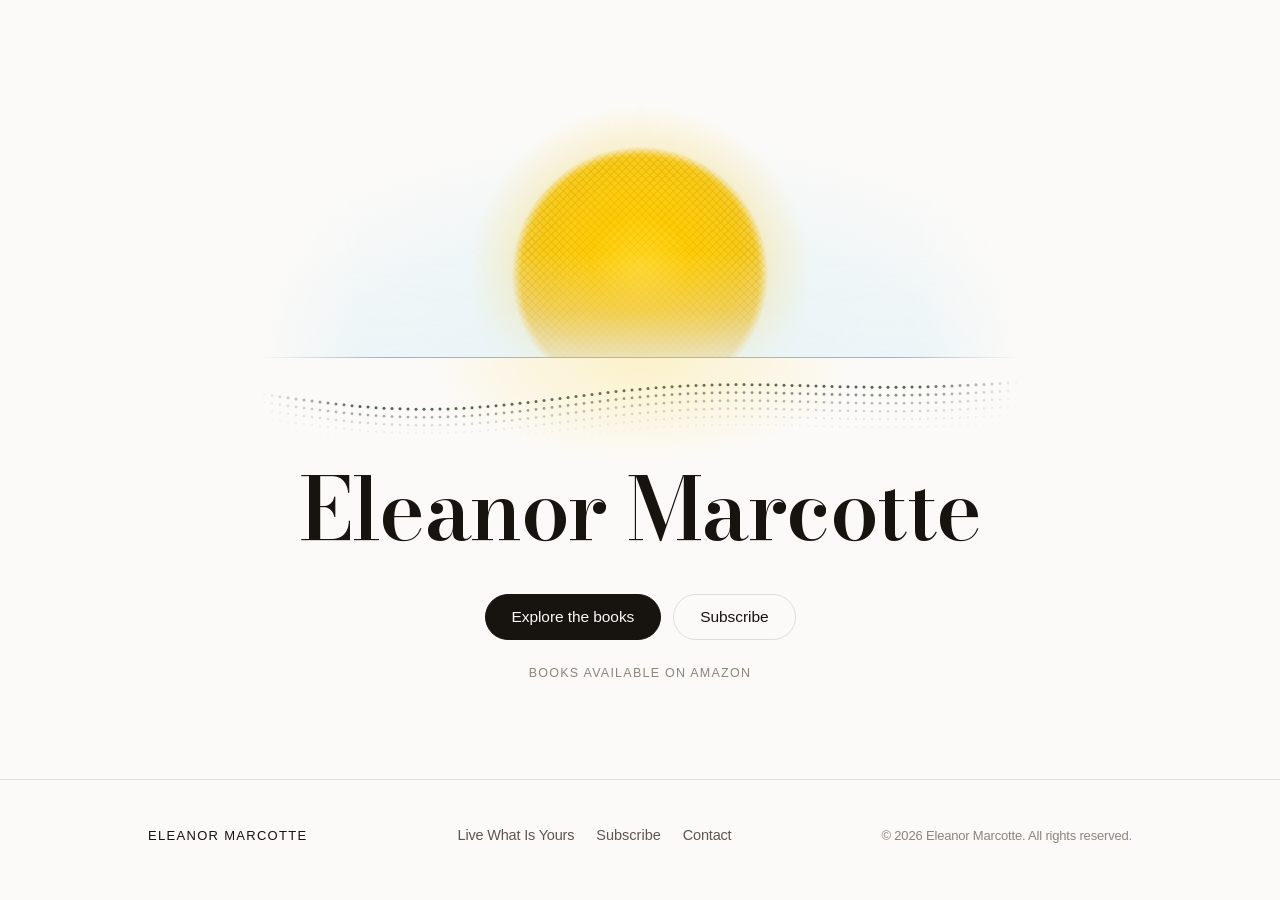
==== commit 4e2c87cb: "Add files via upload" ====
--- a/index.html
+++ b/index.html
@@ -106,6 +106,7 @@
         </div>
       </div>
       <div class="horizon"></div>
+      <div class="land"><canvas class="land-canvas"></canvas></div>
     </div>
 
     <h1 class="home-name rise" style="--d:.74s">Eleanor Marcotte</h1>
--- a/assets/css/styles.css
+++ b/assets/css/styles.css
@@ -37,6 +37,13 @@
   --sun:        #D9A21A;   /* UI accent — darkened for contrast on cream */
   --sun-core:   #FECC06;   /* the bright yellow at the centre of the cover's sun */
   --sun-soft:   #F2DFA6;
+
+  /* the rest of the cover palette, sampled from the printed art */
+  --sky:        #8FD4F1;   /* the blue band beneath the sun */
+  --hill:       #27401F;   /* the halftone dot range along the base */
+  --sand:       #A89675;   /* the warm ground under it */
+  --haze:       color-mix(in srgb, var(--paper) 84%, var(--sky));
+  --hill-dot:   color-mix(in srgb, var(--hill) 66%, transparent);
   --horizon:    rgba(23,19,15,.32);
   --shadow:     0 1px 2px rgba(23,19,15,.05), 0 12px 28px -12px rgba(23,19,15,.18);
   --shadow-lg:  0 1px 2px rgba(23,19,15,.06), 0 28px 60px -20px rgba(23,19,15,.30);
@@ -66,6 +73,11 @@
     --sun:       #EAC15C;
     --sun-core:  #FECC06;
     --sun-soft:  #4A3E22;
+    --sky:       #2F5568;
+    --hill:      #9FB489;
+    --sand:      #7A6C54;
+    --haze:      color-mix(in srgb, var(--paper) 86%, var(--sky));
+    --hill-dot:  color-mix(in srgb, var(--hill) 40%, transparent);
     --horizon:   rgba(243,239,233,.30);
     --shadow:    0 1px 2px rgba(0,0,0,.5), 0 12px 28px -12px rgba(0,0,0,.7);
     --shadow-lg: 0 1px 2px rgba(0,0,0,.5), 0 28px 60px -20px rgba(0,0,0,.8);
@@ -312,13 +324,20 @@
   flex:1;
   display:grid;
   place-items:center;
-  padding-block: clamp(48px, 9vh, 104px) clamp(44px, 8vh, 92px);
+  padding-block: clamp(40px, 7vh, 84px) clamp(36px, 6vh, 74px);
   text-align:center;
 }
 
 .home-inner{
   /* the sun is capped by viewport height so the whole page holds on a laptop */
-  --sun-size: min(clamp(230px, 40vw, 400px), 42vh);
+  --sun-size: min(clamp(224px, 39vw, 392px), 38vh);
+
+  /* Nothing in the composition may show a straight edge: everything is faded
+     out at the sides, so the sky and the land end in air rather than in a box. */
+  --edge-fade:linear-gradient(to right,
+    transparent 0%, #000 13%, #000 87%, transparent 100%);
+
+
   display:flex;
   flex-direction:column;
   align-items:center;
@@ -327,12 +346,13 @@
 /* The sun rises from behind a horizon line. The line is the land: it clips the
    disc, so the sun never reaches the name below it. */
 .sunrise{
-  width:min(720px, 100%);
+  width:min(760px, 100%);
   display:flex;
   flex-direction:column;
   align-items:center;
 }
 
+/* Sky: warm at the sun, cooling to the cover's blue band as it nears the land. */
 .sunrise-window{
   position:relative;
   width:100%;
@@ -340,6 +360,14 @@
   overflow:hidden;
   display:flex;
   justify-content:center;
+  /* An ellipse rising off the horizon rather than a band, so the sky has no
+     straight edge anywhere — it simply runs out of air. */
+  background:radial-gradient(78% 118% at 50% 100%,
+    color-mix(in srgb, var(--sky) 20%, transparent) 0%,
+    color-mix(in srgb, var(--sky) 10%, transparent) 44%,
+    transparent 76%);
+  -webkit-mask-image:var(--edge-fade);
+          mask-image:var(--edge-fade);
 }
 
 .sun{
@@ -357,13 +385,14 @@
   inset:0;                 /* full-height, so the overlay has no visible edge */
   background:linear-gradient(to bottom,
     transparent 58%,
-    color-mix(in srgb, var(--paper) 34%, transparent) 82%,
-    color-mix(in srgb, var(--paper) 78%, transparent) 100%);
+    color-mix(in srgb, var(--haze) 30%, transparent) 82%,
+    color-mix(in srgb, var(--haze) 72%, transparent) 100%);
   pointer-events:none;
 }
 
 .horizon{
   position:relative;
+  z-index:2;
   width:100%;
   height:1px;
   background:linear-gradient(to right,
@@ -389,6 +418,33 @@
   animation:glowIn 1.5s var(--ease) .5s both;
 }
 
+/* The halftone dot range from the base of the covers, receding below the
+   horizon. The contour is an SVG mask; the dots are a CSS pattern, so they
+   stay circular however wide the band gets. */
+.land{
+  position:relative;
+  z-index:1;
+  width:100%;
+  height:calc(var(--sun-size) * .25);
+  overflow:hidden;
+  -webkit-mask-image:var(--edge-fade);
+          mask-image:var(--edge-fade);
+  animation:landIn 1.4s var(--ease) .6s both;
+}
+
+/* Each dot rides its own column, rising and falling as the wave passes through
+   it — drawn per frame in `assets/js/main.js`, because a CSS pattern can only
+   ever be slid around, never made to swell. */
+.land-canvas{
+  display:block;
+  width:100%;
+  height:100%;
+}
+
+@keyframes landIn{
+  from{ opacity:0; transform:translateY(8px); }
+}
+
 @keyframes sunrise{
   from{ transform:translateY(54%); opacity:0; }
   30%{ opacity:1; }
@@ -406,7 +462,7 @@
 }
 
 .home-name{
-  margin-top:clamp(26px, 4.4vh, 46px);
+  margin-top:clamp(14px, 2.4vh, 28px);
   font-family:var(--serif);
   font-size:clamp(38px, 8.4vw, 86px);
   line-height:1.02;
@@ -657,36 +713,12 @@
   }
 }
 
-/* ── About ───────────────────────────────────────────────────────────── */
-
-.about{ padding-block:var(--sec); }
-
-.about-grid{ display:grid; gap:34px; }
-
-.about-body{
-  display:grid;
-  gap:20px;
-  color:var(--ink-2);
-  font-size:16.5px;
-  max-width:58ch;
-}
-
-@media (min-width:820px){
-  .about-grid{
-    grid-template-columns:1fr 1.25fr;
-    column-gap:clamp(40px, 7vw, 96px);
-    align-items:start;
-  }
-  .about-label .section-title{ margin-top:14px; }
-}
-
 /* ── Closing ─────────────────────────────────────────────────────────── */
 
 .closing{
   padding-block:var(--sec);
   text-align:center;
-  border-top:1px solid var(--line-soft);
-  background:var(--paper-2);
+  background:var(--paper);
 }
 
 .closing-quote{
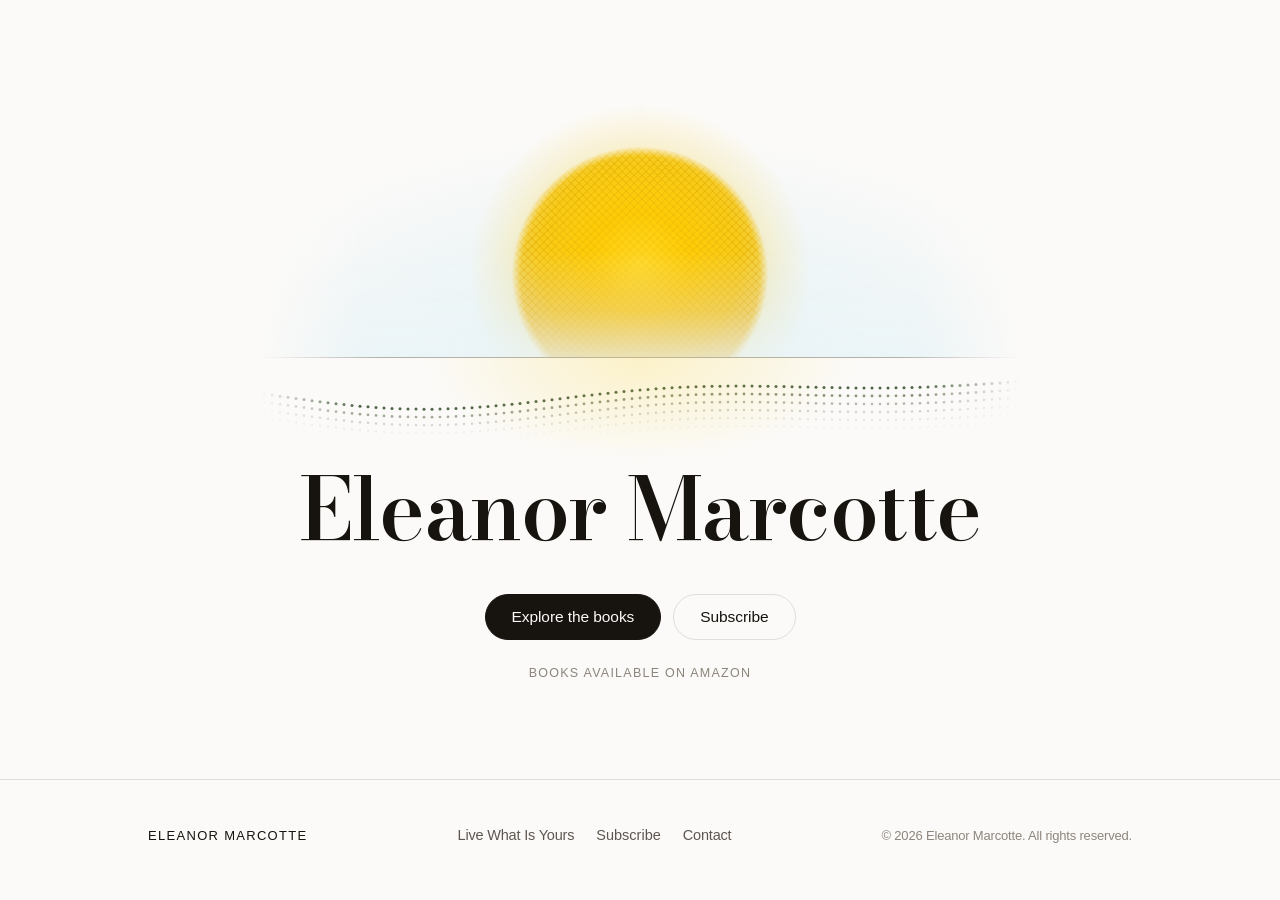
==== commit c0cb1604: "Add files via upload" ====
--- a/index.html
+++ b/index.html
@@ -126,8 +126,7 @@
     <nav class="footer-nav" aria-label="Footer">
       <a href="books.html">Live What Is Yours</a>
       <button type="button" data-subscribe-open>Subscribe</button>
-      <!-- CONTACT: replace with the real address, or delete this line -->
-      <a href="mailto:hello@eleanormarcotte.com">Contact</a>
+      <a href="mailto:authoreleanormarcotte@gmail.com">Contact</a>
     </nav>
     <p class="footer-legal">© <span data-year>2026</span> Eleanor Marcotte. All rights reserved.</p>
   </div>
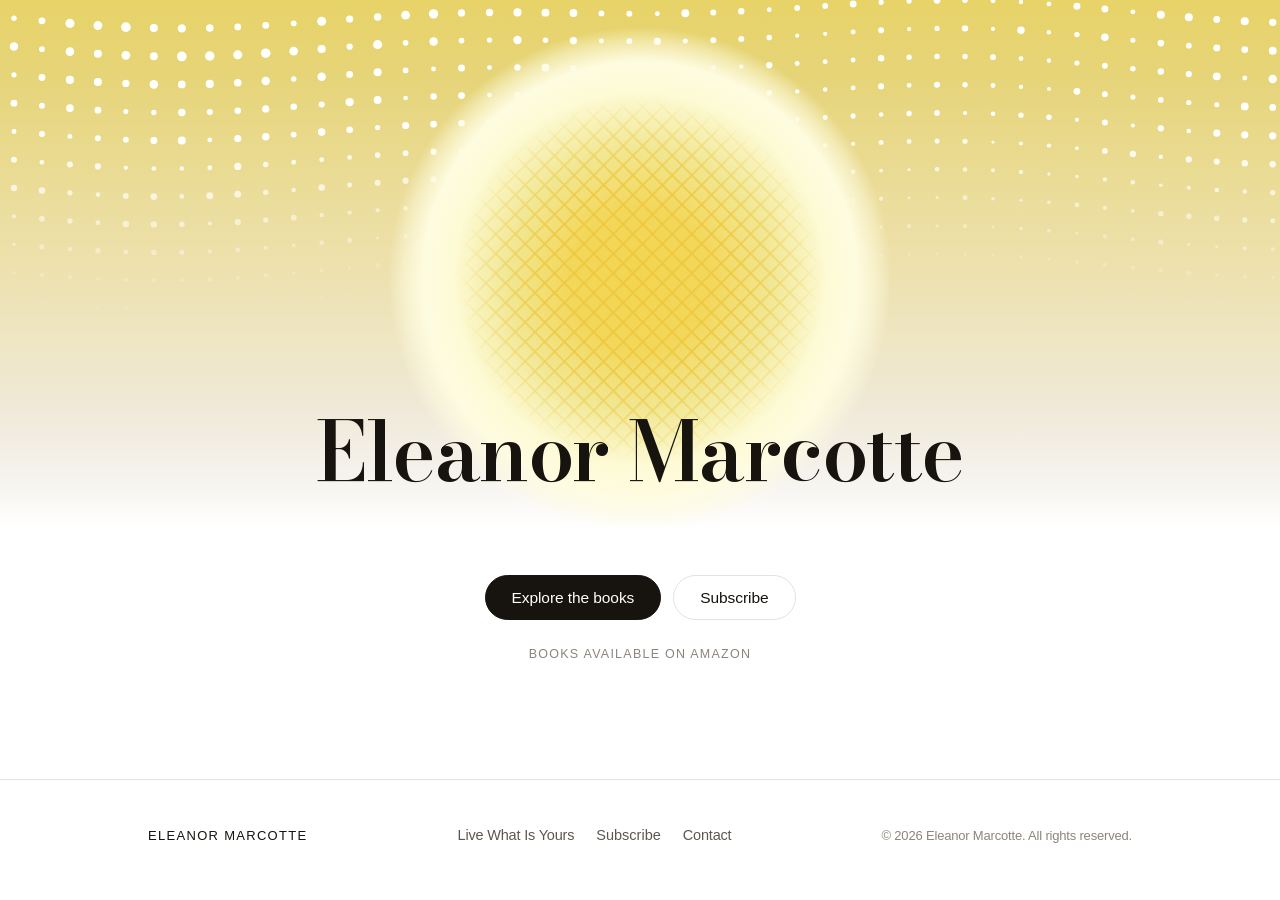
==== commit b717aa30: "Add files via upload" ====
--- a/index.html
+++ b/index.html
@@ -17,8 +17,7 @@
 
 <link rel="icon" href="assets/img/favicon.svg" type="image/svg+xml">
 <link rel="apple-touch-icon" href="assets/img/apple-touch-icon.png">
-<meta name="theme-color" content="#FBFAF8" media="(prefers-color-scheme: light)">
-<meta name="theme-color" content="#131211" media="(prefers-color-scheme: dark)">
+<meta name="theme-color" content="#EFD86F">
 
 <link rel="preload" href="assets/fonts/bodoni-moda-latin.woff2" as="font" type="font/woff2" crossorigin>
 <link rel="stylesheet" href="assets/css/styles.css">
@@ -39,88 +38,66 @@
 <a class="skip" href="#main">Skip to content</a>
 
 <main id="main" class="home">
-  <div class="wrap home-inner">
 
-    <!-- The sun from the workbook cover: graded disc, crosshatch densifying
-         toward the rim, soft halo. Drawn rather than cropped so it stays
-         crisp at any size. -->
-    <div class="sunrise" aria-hidden="true">
-      <div class="sunrise-window">
-        <div class="sun">
+  <!-- The cover's top half, full bleed and running off the top of the page.
+       Colours are sampled straight off the printed art. -->
+  <section class="cover">
+
+    <div class="cover-field" aria-hidden="true">
+      <div class="cover-dots-static"></div>
+      <canvas class="cover-dots"></canvas>
+    </div>
+
+    <div class="cover-sun" aria-hidden="true">
       <svg class="sun-svg" viewBox="0 0 400 400" focusable="false">
         <defs>
-          <radialGradient id="sunHalo" cx="50%" cy="50%" r="50%">
-            <stop offset="58%"  stop-color="#FBC70F" stop-opacity=".34"/>
-            <stop offset="78%"  stop-color="#FBC70F" stop-opacity=".15"/>
-            <stop offset="100%" stop-color="#FBC70F" stop-opacity="0"/>
+          <!-- #F3D550 at the core, blooming to #FEFCE0 before it releases
+               into the field — the cover's own falloff, measured off it. -->
+          <radialGradient id="sunBloom" cx="50%" cy="50%" r="50%">
+            <stop offset="0%"   stop-color="#F3D550"/>
+            <stop offset="28%"  stop-color="#F3D75A"/>
+            <stop offset="52%"  stop-color="#F1E794"/>
+            <stop offset="74%"  stop-color="#FDFAD5"/>
+            <stop offset="86%"  stop-color="#FEFCE0"/>
+            <stop offset="94%"  stop-color="#FEFCE0" stop-opacity=".5"/>
+            <stop offset="100%" stop-color="#FEFCE0" stop-opacity="0"/>
           </radialGradient>
 
-          <radialGradient id="sunDisc" cx="50%" cy="45%" r="54%">
-            <stop offset="0%"   stop-color="#FFD722"/>
-            <stop offset="36%"  stop-color="#FECC06"/>
-            <stop offset="72%"  stop-color="#F8CB18"/>
-            <stop offset="100%" stop-color="#EFD265"/>
-          </radialGradient>
-
-          <!-- atmosphere deepening toward the horizon -->
-          <linearGradient id="sunDeepen" x1="0" y1="0" x2="0" y2="1">
-            <stop offset="46%"  stop-color="#DE8E00" stop-opacity="0"/>
-            <stop offset="78%"  stop-color="#DB8103" stop-opacity=".26"/>
-            <stop offset="100%" stop-color="#C96D04" stop-opacity=".58"/>
-          </linearGradient>
-
-          <pattern id="sunHatch" width="6.5" height="6.5"
+          <pattern id="sunHatch" width="11" height="11"
                    patternUnits="userSpaceOnUse" patternTransform="rotate(45)">
-            <path d="M0 0 V6.5 M0 0 H6.5" fill="none" stroke="#E3AE05" stroke-width="1.7"/>
+            <path d="M0 0 V11 M0 0 H11" fill="none" stroke="#EDC63C" stroke-width="2.6"/>
           </pattern>
 
           <radialGradient id="hatchFade" cx="50%" cy="50%" r="50%">
-            <stop offset="0%"   stop-color="#fff" stop-opacity=".16"/>
-            <stop offset="52%"  stop-color="#fff" stop-opacity=".52"/>
-            <stop offset="90%"  stop-color="#fff" stop-opacity=".95"/>
-            <stop offset="100%" stop-color="#fff" stop-opacity="0"/>
+            <stop offset="0%"   stop-color="#fff" stop-opacity=".95"/>
+            <stop offset="38%"  stop-color="#fff" stop-opacity=".86"/>
+            <stop offset="58%"  stop-color="#fff" stop-opacity=".4"/>
+            <stop offset="72%"  stop-color="#fff" stop-opacity="0"/>
           </radialGradient>
           <mask id="hatchMask">
-            <circle cx="200" cy="200" r="150" fill="url(#hatchFade)"/>
-          </mask>
-
-          <radialGradient id="discFade" cx="50%" cy="50%" r="50%">
-            <stop offset="0%"   stop-color="#fff" stop-opacity="1"/>
-            <stop offset="93%"  stop-color="#fff" stop-opacity="1"/>
-            <stop offset="100%" stop-color="#fff" stop-opacity="0"/>
-          </radialGradient>
-          <mask id="discMask">
-            <circle cx="200" cy="200" r="150" fill="url(#discFade)"/>
+            <circle cx="200" cy="200" r="200" fill="url(#hatchFade)"/>
           </mask>
         </defs>
 
-        <circle class="sun-halo" cx="200" cy="200" r="200" fill="url(#sunHalo)"/>
-        <g mask="url(#discMask)">
-          <circle cx="200" cy="200" r="150" fill="url(#sunDisc)"/>
-          <circle cx="200" cy="200" r="150" fill="url(#sunDeepen)"/>
-        </g>
+        <circle cx="200" cy="200" r="200" fill="url(#sunBloom)"/>
         <g mask="url(#hatchMask)">
-          <rect x="40" y="40" width="320" height="320" fill="url(#sunHatch)"/>
+          <rect width="400" height="400" fill="url(#sunHatch)"/>
         </g>
       </svg>
-        </div>
-      </div>
-      <div class="horizon"></div>
-      <div class="land"><canvas class="land-canvas"></canvas></div>
     </div>
 
-    <h1 class="home-name rise" style="--d:.74s">Eleanor Marcotte</h1>
+    <h1 class="home-name">Eleanor Marcotte</h1>
+  </section>
 
-    <div class="home-actions rise" style="--d:.88s">
-      <a class="btn btn-solid" href="books.html">Explore the books</a>
-      <button class="btn btn-ghost" type="button" data-subscribe-open>Subscribe</button>
-    </div>
+  <div class="home-actions rise" style="--d:.5s">
+    <a class="btn btn-solid" href="books.html">Explore the books</a>
+    <button class="btn btn-ghost" type="button" data-subscribe-open>Subscribe</button>
+  </div>
 
-    <p class="home-note rise" style="--d:1s">Books available on Amazon</p>
-  </div>
+  <p class="home-note rise" style="--d:.62s">Books available on Amazon</p>
 </main>
 
-<footer class="site-footer site-footer--home">
+<footer class="site-footer">
   <div class="wrap footer-inner">
     <p class="footer-brand">Eleanor&nbsp;Marcotte</p>
     <nav class="footer-nav" aria-label="Footer">
--- a/assets/css/styles.css
+++ b/assets/css/styles.css
@@ -25,26 +25,24 @@
                 U+20A0-20AB,U+20AD-20C0,U+2113,U+2C60-2C7F,U+A720-A7FF;
 }
 
+/* The site is light only. The books are printed on cream and the art is a
+   sunrise — there is no honest dark version of it, and the client asked for
+   white throughout. */
 :root{
-  --paper:      #FBFAF8;
-  --paper-2:    #F4F1EA;
+  --paper:      #FFFFFF;
+  --paper-2:    #F7F4EB;   /* warm tint for the books band */
   --surface:    #FFFFFF;
   --ink:        #17130F;
   --ink-2:      #5E5751;
   --ink-3:      #8C857C;
   --line:       rgba(23,19,15,.12);
   --line-soft:  rgba(23,19,15,.07);
-  --sun:        #D9A21A;   /* UI accent — darkened for contrast on cream */
-  --sun-core:   #FECC06;   /* the bright yellow at the centre of the cover's sun */
-  --sun-soft:   #F2DFA6;
+  --sun:        #CE9B12;   /* UI accent — darkened from the core for contrast */
+  --sun-core:   #F3D550;   /* the warm yellow at the centre of the cover's sun */
+  --sun-soft:   #F7E9B4;
 
   /* the rest of the cover palette, sampled from the printed art */
-  --sky:        #8FD4F1;   /* the blue band beneath the sun */
-  --hill:       #27401F;   /* the halftone dot range along the base */
-  --sand:       #A89675;   /* the warm ground under it */
-  --haze:       color-mix(in srgb, var(--paper) 84%, var(--sky));
-  --hill-dot:   color-mix(in srgb, var(--hill) 66%, transparent);
-  --horizon:    rgba(23,19,15,.32);
+  --sky-crown:  #E8D368;   /* the yellow at the top of the cover */
   --shadow:     0 1px 2px rgba(23,19,15,.05), 0 12px 28px -12px rgba(23,19,15,.18);
   --shadow-lg:  0 1px 2px rgba(23,19,15,.06), 0 28px 60px -20px rgba(23,19,15,.30);
 
@@ -60,30 +58,6 @@
   color-scheme: light;
 }
 
-@media (prefers-color-scheme: dark){
-  :root{
-    --paper:     #131211;
-    --paper-2:   #1A1817;
-    --surface:   #1C1A18;
-    --ink:       #F3EFE9;
-    --ink-2:     #ADA69D;
-    --ink-3:     #837B72;
-    --line:      rgba(243,239,233,.14);
-    --line-soft: rgba(243,239,233,.08);
-    --sun:       #EAC15C;
-    --sun-core:  #FECC06;
-    --sun-soft:  #4A3E22;
-    --sky:       #2F5568;
-    --hill:      #9FB489;
-    --sand:      #7A6C54;
-    --haze:      color-mix(in srgb, var(--paper) 86%, var(--sky));
-    --hill-dot:  color-mix(in srgb, var(--hill) 40%, transparent);
-    --horizon:   rgba(243,239,233,.30);
-    --shadow:    0 1px 2px rgba(0,0,0,.5), 0 12px 28px -12px rgba(0,0,0,.7);
-    --shadow-lg: 0 1px 2px rgba(0,0,0,.5), 0 28px 60px -20px rgba(0,0,0,.8);
-    color-scheme: dark;
-  }
-}
 
 /* ── Base ────────────────────────────────────────────────────────────── */
 
@@ -322,168 +296,111 @@
 }
 .home{
   flex:1;
-  display:grid;
-  place-items:center;
-  padding-block: clamp(40px, 7vh, 84px) clamp(36px, 6vh, 74px);
-  text-align:center;
-}
-
-.home-inner{
-  /* the sun is capped by viewport height so the whole page holds on a laptop */
-  --sun-size: min(clamp(224px, 39vw, 392px), 38vh);
-
-  /* Nothing in the composition may show a straight edge: everything is faded
-     out at the sides, so the sky and the land end in air rather than in a box. */
-  --edge-fade:linear-gradient(to right,
-    transparent 0%, #000 13%, #000 87%, transparent 100%);
-
-
   display:flex;
   flex-direction:column;
   align-items:center;
 }
 
-/* The sun rises from behind a horizon line. The line is the land: it clips the
-   disc, so the sun never reaches the name below it. */
-.sunrise{
-  width:min(760px, 100%);
+/* The cover's top half: full bleed, running off the top of the page, the
+   colour graduating to white exactly where the page takes over. */
+.cover{
+  --sun-size: min(clamp(300px, 56vw, 620px), 56vh);
+  position:relative;
+  width:100%;
   display:flex;
   flex-direction:column;
   align-items:center;
-}
-
-/* Sky: warm at the sun, cooling to the cover's blue band as it nears the land. */
-.sunrise-window{
-  position:relative;
-  width:100%;
-  height:calc(var(--sun-size) * .74);
+  padding-block: clamp(16px, 3vh, 46px) clamp(24px, 4vh, 54px);
+  padding-inline: var(--gut);
   overflow:hidden;
-  display:flex;
-  justify-content:center;
-  /* An ellipse rising off the horizon rather than a band, so the sky has no
-     straight edge anywhere — it simply runs out of air. */
-  background:radial-gradient(78% 118% at 50% 100%,
-    color-mix(in srgb, var(--sky) 20%, transparent) 0%,
-    color-mix(in srgb, var(--sky) 10%, transparent) 44%,
-    transparent 76%);
-  -webkit-mask-image:var(--edge-fade);
-          mask-image:var(--edge-fade);
-}
-
-.sun{
-  width:var(--sun-size);
-  height:var(--sun-size);
-  flex:none;
-  animation:sunrise 1.85s cubic-bezier(.16,.7,.24,1) .16s both;
-}
-.sun-svg{ width:100%; height:100%; }
-
-/* Atmosphere: the disc thins into the ground as it nears the land. */
-.sunrise-window::after{
-  content:"";
+  isolation:isolate;
+}
+
+/* Read straight down the printed cover's left edge, ending on the page's
+   own white so there is no seam between the art and the page. */
+.cover-field{
   position:absolute;
-  inset:0;                 /* full-height, so the overlay has no visible edge */
+  inset:0;
+  z-index:-1;
   background:linear-gradient(to bottom,
-    transparent 58%,
-    color-mix(in srgb, var(--haze) 30%, transparent) 82%,
-    color-mix(in srgb, var(--haze) 72%, transparent) 100%);
-  pointer-events:none;
-}
-
-.horizon{
-  position:relative;
-  z-index:2;
-  width:100%;
-  height:1px;
-  background:linear-gradient(to right,
-    transparent 0%,
-    var(--horizon) 16%,
-    var(--horizon) 84%,
-    transparent 100%);
-  animation:horizonIn 1s var(--ease) both;
-}
-
-/* Light spilling onto the land as the sun clears it. */
-.horizon::after{
-  content:"";
+    #E8D368 0%,
+    #E6D478 14%,
+    #EADB93 32%,
+    #EDE0AA 48%,
+    #EEE5C1 63%,
+    #F0E9D8 77%,
+    #F5F2EC 89%,
+    var(--paper) 100%);
+}
+
+/* The white halftone across the crown — drawn per frame in main.js so a slow
+   swell can pass through it. Spacing and dot size are measured off the print:
+   ~28px apart and 3.6px → 1.6px as it recedes, at the cover's own scale. */
+.cover-dots{
   position:absolute;
-  left:50%; top:0;
-  width:calc(var(--sun-size) * 1.25);
-  height:calc(var(--sun-size) * .3);
-  transform:translateX(-50%);
-  background:radial-gradient(ellipse at 50% 0%,
-    color-mix(in srgb, var(--sun-core) 20%, transparent) 0%,
-    transparent 72%);
-  pointer-events:none;
-  animation:glowIn 1.5s var(--ease) .5s both;
-}
-
-/* The halftone dot range from the base of the covers, receding below the
-   horizon. The contour is an SVG mask; the dots are a CSS pattern, so they
-   stay circular however wide the band gets. */
-.land{
-  position:relative;
-  z-index:1;
-  width:100%;
-  height:calc(var(--sun-size) * .25);
-  overflow:hidden;
-  -webkit-mask-image:var(--edge-fade);
-          mask-image:var(--edge-fade);
-  animation:landIn 1.4s var(--ease) .6s both;
-}
-
-/* Each dot rides its own column, rising and falling as the wave passes through
-   it — drawn per frame in `assets/js/main.js`, because a CSS pattern can only
-   ever be slid around, never made to swell. */
-.land-canvas{
+  inset:0;
   display:block;
   width:100%;
   height:100%;
 }
 
-@keyframes landIn{
-  from{ opacity:0; transform:translateY(8px); }
-}
-
-@keyframes sunrise{
-  from{ transform:translateY(54%); opacity:0; }
-  30%{ opacity:1; }
-  to{ transform:translateY(0); opacity:1; }
-}
-@keyframes horizonIn{
-  from{ transform:scaleX(.24); opacity:0; }
-}
-@keyframes glowIn{
-  from{ opacity:0; }
-}
-
-@media (prefers-color-scheme: dark){
-  :root:not([data-theme="light"]) .sun-halo{ opacity:.55; }
-}
-
+/* What no-JS viewers get instead: the same field, standing still. */
+.cover-dots-static{
+  position:absolute;
+  inset:0;
+  background-image:
+    radial-gradient(circle at center, #fff 2.9px, transparent 3.2px),
+    radial-gradient(circle at center, rgba(255,255,255,.72) 1.7px, transparent 2px);
+  background-size:38px 38px, 27px 27px;
+  background-position:0 0, 19px 14px;
+  -webkit-mask-image:linear-gradient(to bottom, #000 0%, #000 26%, transparent 58%);
+          mask-image:linear-gradient(to bottom, #000 0%, #000 26%, transparent 58%);
+}
+html.js .cover-dots-static{ display:none; }
+
+.cover-sun{
+  width:var(--sun-size);
+  max-width:100%;
+  aspect-ratio:1;
+  animation:sunIn 1.5s cubic-bezier(.2,.7,.25,1) both;
+}
+.sun-svg{ width:100%; height:100%; }
+
+@keyframes sunIn{
+  from{ opacity:0; transform:scale(.94); }
+}
+
+/* Set where the title sits on the cover: low on the sun, where the field has
+   already given way to near-white. */
 .home-name{
-  margin-top:clamp(14px, 2.4vh, 28px);
+  margin-top:calc(var(--sun-size) * -.24);
   font-family:var(--serif);
-  font-size:clamp(38px, 8.4vw, 86px);
+  font-size:clamp(34px, 7.6vw, 82px);
   line-height:1.02;
   letter-spacing:-.018em;
+  text-align:center;
   text-wrap:balance;
+  animation:rise .9s var(--ease) .32s both;
 }
 
 .home-actions{
-  margin-top:clamp(30px, 4.6vh, 44px);
+  margin-top:clamp(30px, 5vh, 52px);
   display:flex;
   flex-wrap:wrap;
   gap:12px;
   justify-content:center;
+  padding-inline:var(--gut);
 }
 
 .home-note{
-  margin-top:clamp(18px, 2.6vh, 24px);
+  margin-top:clamp(18px, 2.6vh, 26px);
+  margin-bottom:clamp(28px, 5vh, 56px);
   font-size:12.5px;
   letter-spacing:.1em;
   text-transform:uppercase;
   color:var(--ink-3);
+  text-align:center;
+  padding-inline:var(--gut);
 }
 
 /* ── Series masthead (books page) ────────────────────────────────────── */
@@ -804,10 +721,6 @@
   -webkit-backdrop-filter:blur(6px);
   backdrop-filter:blur(6px);
 }
-@media (prefers-color-scheme: dark){
-  .modal::backdrop{ background:rgba(0,0,0,.6); }
-}
-
 .modal[open]{ animation:modalIn .34s var(--ease) both; }
 .modal[open]::backdrop{ animation:fadeIn .34s var(--ease) both; }
 .modal.is-closing{ animation:modalOut .2s var(--ease) both; }
@@ -908,9 +821,6 @@
   line-height:1.4;
 }
 .form-msg.is-error{ color:#C0392B; }
-@media (prefers-color-scheme: dark){
-  .form-msg.is-error{ color:#E8796B; }
-}
 .form-msg.is-setup{
   color:var(--ink-2);
   background:color-mix(in srgb, var(--sun) 14%, transparent);
